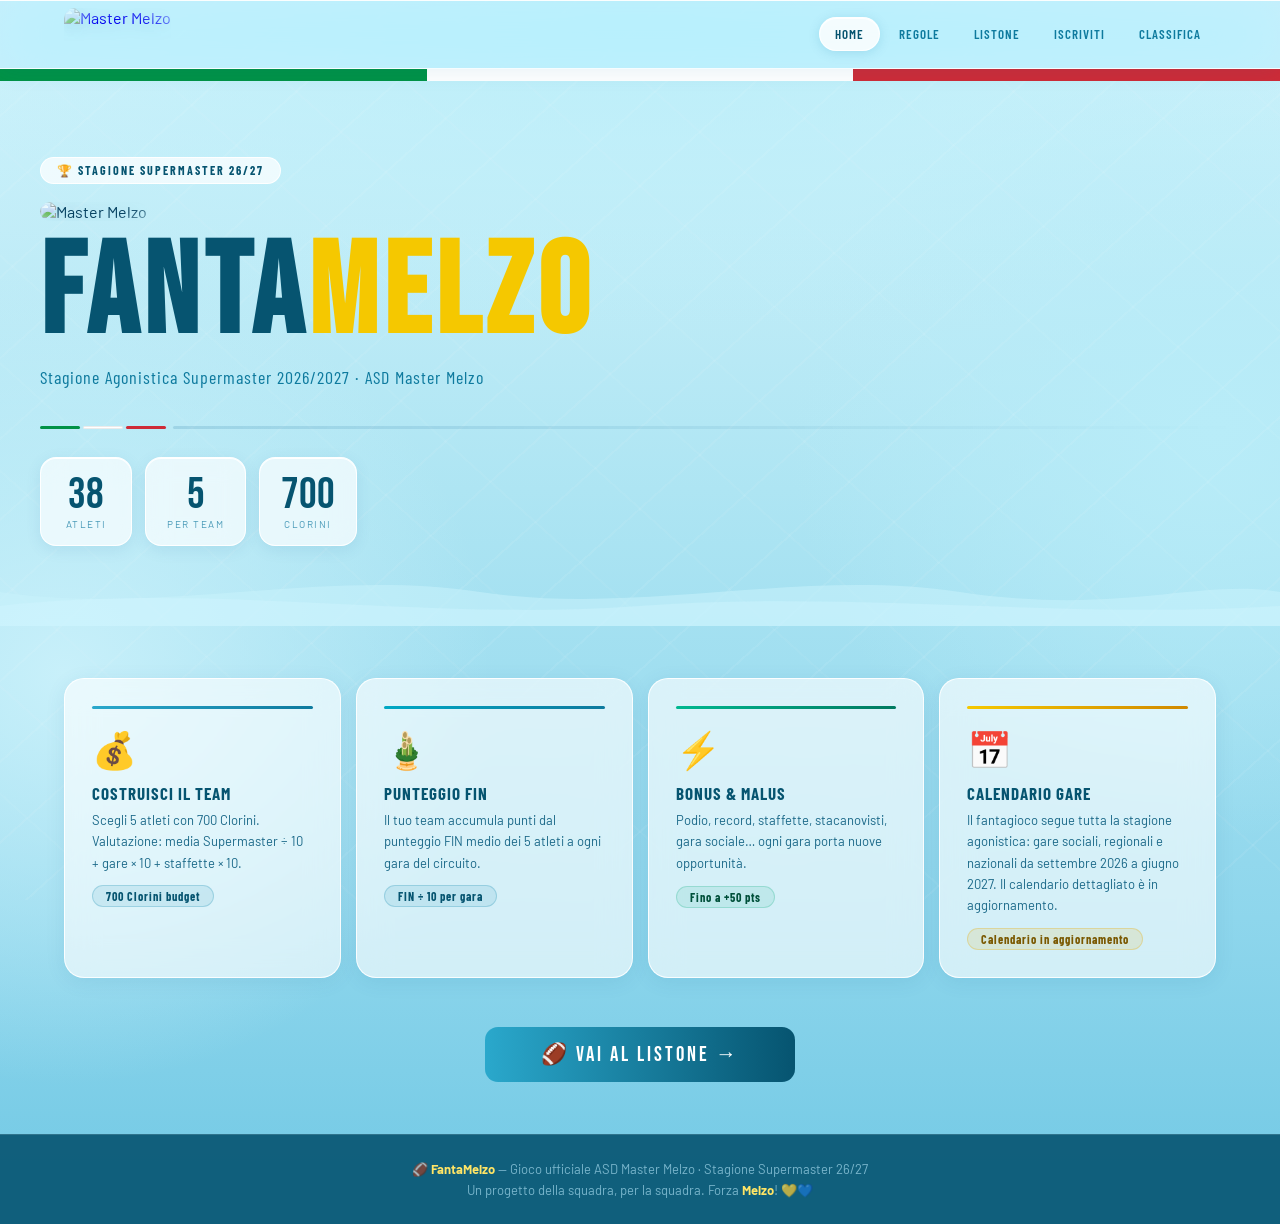
==== index.html @ a2175f57 "Add files via upload" ====
<!DOCTYPE html>
<html lang="it">
<head>
<meta charset="UTF-8">
<meta name="viewport" content="width=device-width, initial-scale=1.0">
<title>FantaMelzo - Stagione Supermaster 26/27 - ASD Master Melzo</title>
<link href="https://fonts.googleapis.com/css2?family=Bebas+Neue&family=Barlow+Condensed:wght@300;400;600;700&family=Barlow:wght@300;400;500;600&display=swap" rel="stylesheet">
<style>
*{margin:0;padding:0;box-sizing:border-box}html{scroll-behavior:smooth}
:root{--p3:#2aa8cc;--p4:#0e7a9e;--p5:#065470;--gold:#f5c800;--gold2:#ffe566;--tdark:#054060;--tmid:#1a6888;--tlight:#4a9ab8;--red:#d02848;--green:#009870;}
body{font-family:"Barlow",-apple-system,sans-serif;min-height:100vh;color:var(--tdark);overflow-x:hidden;background:radial-gradient(ellipse 130% 55% at 50% 0%,#baeef9 0%,transparent 52%),radial-gradient(ellipse 70% 70% at 5% 55%,#c8f0fa 0%,transparent 48%),radial-gradient(ellipse 70% 70% at 95% 35%,#b8ecf8 0%,transparent 48%),linear-gradient(180deg,#d4f4fc 0%,#aee5f3 40%,#8ed6ec 75%,#70c8e4 100%);}
body::before{content:"";position:fixed;inset:0;z-index:0;pointer-events:none;background:repeating-linear-gradient(-42deg,transparent 0,transparent 58px,rgba(255,255,255,0.07) 58px,rgba(255,255,255,0.07) 60px),repeating-linear-gradient(42deg,transparent 0,transparent 78px,rgba(255,255,255,0.05) 78px,rgba(255,255,255,0.05) 80px);animation:ripple 10s linear infinite;}
@keyframes ripple{0%{background-position:0 0,0 0}100%{background-position:120px 120px,-160px 160px}}
header{position:sticky;top:0;z-index:200;background:rgba(195,238,252,0.74);backdrop-filter:blur(28px) saturate(200%);-webkit-backdrop-filter:blur(28px) saturate(200%);border-bottom:1px solid rgba(255,255,255,0.85);box-shadow:0 2px 22px rgba(0,110,160,0.1),inset 0 1px 0 rgba(255,255,255,0.95);}
.hi{max-width:1200px;margin:0 auto;display:flex;align-items:center;justify-content:space-between;padding:0 24px;height:68px;}
.logo{display:flex;align-items:center;text-decoration:none;}
.logo img{height:52px;width:auto;filter:drop-shadow(0 2px 8px rgba(0,90,140,0.22));transition:filter .3s;border-radius:10px;-webkit-mask-image:radial-gradient(ellipse 80% 80% at 50% 50%,#000 35%,transparent 100%);mask-image:radial-gradient(ellipse 80% 80% at 50% 50%,#000 35%,transparent 100%);}
.logo:hover img{filter:drop-shadow(0 4px 14px rgba(0,130,190,0.42));}
nav{display:flex;gap:4px;}
nav button{background:none;border:none;cursor:pointer;font-family:"Barlow Condensed",sans-serif;font-size:13px;font-weight:600;letter-spacing:1px;text-transform:uppercase;color:var(--p4);padding:8px 15px;border-radius:22px;transition:all .22s;}
nav button:hover{background:rgba(255,255,255,0.6);color:var(--p5);}
nav button.active{background:rgba(255,255,255,0.84);color:var(--p5);box-shadow:0 2px 12px rgba(0,110,160,0.16),inset 0 1px 0 #fff;border:1px solid rgba(255,255,255,0.92);}
.section{display:none;position:relative;z-index:1;}.section.active{display:block;}
.container{max-width:1200px;margin:0 auto;padding:52px 24px;}
.glass{background:rgba(255,255,255,0.6);backdrop-filter:blur(20px) saturate(180%);-webkit-backdrop-filter:blur(20px) saturate(180%);border:1px solid rgba(255,255,255,0.85);border-radius:20px;box-shadow:0 8px 30px rgba(0,90,140,0.1),inset 0 1px 0 rgba(255,255,255,0.92);}
.sec-title{font-family:"Bebas Neue",sans-serif;font-size:54px;letter-spacing:3px;color:var(--p5);margin-bottom:6px;}
.sec-title span{color:var(--p3);}
.sec-bar{width:52px;height:3px;border-radius:2px;margin-bottom:36px;background:linear-gradient(90deg,var(--p3),var(--gold));}
.hero{padding:72px 24px 80px;position:relative;overflow:hidden;}
.hero-inner{max-width:1200px;margin:0 auto;position:relative;z-index:1;}
.eyebrow{display:inline-flex;align-items:center;gap:6px;background:rgba(255,255,255,0.72);border:1px solid rgba(255,255,255,0.92);border-radius:30px;padding:5px 16px;margin-bottom:22px;font-family:"Barlow Condensed",sans-serif;font-size:12px;font-weight:700;letter-spacing:2px;text-transform:uppercase;color:var(--p5);}
.hero-logo{margin-bottom:18px;}
.hero-logo img{height:120px;width:auto;filter:drop-shadow(0 6px 18px rgba(0,70,120,0.28));animation:flt 5s ease-in-out infinite;border-radius:22px;-webkit-mask-image:radial-gradient(ellipse 82% 82% at 50% 50%,#000 40%,transparent 100%);mask-image:radial-gradient(ellipse 82% 82% at 50% 50%,#000 40%,transparent 100%);}
@keyframes flt{0%,100%{transform:translateY(0)}50%{transform:translateY(-8px)}}
.hero h1{font-family:"Bebas Neue",sans-serif;font-size:clamp(68px,11vw,128px);line-height:.88;letter-spacing:6px;margin-bottom:14px;}
.ha{color:var(--p5);}.hg{color:var(--gold);}
.hero-sub{font-family:"Barlow Condensed",sans-serif;font-size:18px;color:var(--p4);letter-spacing:1px;margin-bottom:38px;}
.hero-stats{display:flex;gap:13px;flex-wrap:wrap;}
.hstat{padding:15px 21px;text-align:center;min-width:92px;background:rgba(255,255,255,0.68);border:1px solid rgba(255,255,255,0.92);border-radius:16px;backdrop-filter:blur(12px);box-shadow:0 4px 16px rgba(0,90,140,0.09),inset 0 1px 0 #fff;transition:transform .2s;}
.hstat:hover{transform:translateY(-3px);}.hstat .v{font-family:"Bebas Neue",sans-serif;font-size:44px;line-height:1;color:var(--p5);}.hstat .l{font-size:10px;color:var(--tlight);letter-spacing:1.5px;text-transform:uppercase;margin-top:1px;}
.hero-waves{position:absolute;bottom:0;left:0;right:0;pointer-events:none;}
.home-grid{display:grid;grid-template-columns:repeat(auto-fit,minmax(258px,1fr));gap:15px;margin-bottom:34px;}
.hcard{padding:27px;border-radius:20px;transition:transform .28s,box-shadow .28s;background:rgba(255,255,255,0.62);border:1px solid rgba(255,255,255,0.88);backdrop-filter:blur(16px);box-shadow:0 4px 20px rgba(0,90,140,0.09);}
.hcard:hover{transform:translateY(-6px);box-shadow:0 16px 38px rgba(0,90,140,0.17);}
.hcard-stripe{height:3px;border-radius:2px;margin-bottom:18px;}.hcard-icon{font-size:36px;margin-bottom:11px;}
.hcard h3{font-family:"Barlow Condensed",sans-serif;font-size:17px;font-weight:700;text-transform:uppercase;letter-spacing:1px;margin-bottom:7px;color:var(--p5);}
.hcard p{font-size:13px;color:var(--tmid);line-height:1.65;}
.hcard-pill{display:inline-block;margin-top:11px;font-family:"Barlow Condensed",sans-serif;font-size:12px;font-weight:700;letter-spacing:1px;padding:3px 13px;border-radius:20px;}
.pb2{background:rgba(0,130,170,0.1);color:var(--p5);border:1px solid rgba(0,130,170,0.22);}
.pg{background:rgba(230,170,0,0.13);color:#7a5800;border:1px solid rgba(230,170,0,0.28);}
.pv{background:rgba(0,170,120,0.1);color:#00503a;border:1px solid rgba(0,170,120,0.22);}
.rules-grid{display:grid;grid-template-columns:repeat(auto-fit,minmax(265px,1fr));gap:13px;margin-bottom:26px;}
.rcard{padding:21px;border-radius:17px;transition:transform .22s;background:rgba(255,255,255,0.64);border:1px solid rgba(255,255,255,0.88);backdrop-filter:blur(14px);}
.rcard:hover{transform:translateY(-4px);}.rcard-icon{font-size:28px;margin-bottom:9px;}
.rcard h3{font-family:"Barlow Condensed",sans-serif;font-size:15px;font-weight:700;letter-spacing:1px;text-transform:uppercase;margin-bottom:5px;color:var(--p5);}
.rcard p{font-size:13px;color:var(--tmid);line-height:1.6;}
.rcard-pts{display:inline-block;margin-top:9px;border-radius:20px;font-family:"Barlow Condensed",sans-serif;font-size:12px;font-weight:700;letter-spacing:1px;padding:3px 11px;}
.budget-banner{display:flex;align-items:center;gap:26px;flex-wrap:wrap;padding:26px 30px;border-radius:20px;margin-bottom:26px;background:linear-gradient(135deg,rgba(6,84,112,0.9),rgba(0,90,130,0.82));border:1px solid rgba(255,255,255,0.18);}
.budget-num{font-family:"Bebas Neue",sans-serif;font-size:92px;line-height:1;color:var(--gold);}
.budget-info h3{font-family:"Barlow Condensed",sans-serif;font-size:19px;font-weight:700;text-transform:uppercase;letter-spacing:1px;margin-bottom:7px;color:#fff;}
.budget-info p{font-size:13px;color:rgba(195,235,250,0.88);line-height:1.8;}
.budget-info em{color:var(--gold2);font-style:normal;font-weight:600;}
.info-box{padding:22px 26px;border-radius:15px;background:rgba(255,255,255,0.65);border:1px solid rgba(255,255,255,0.88);}
.filters{display:flex;gap:9px;flex-wrap:wrap;margin-bottom:17px;align-items:center;}
.fbtn{background:rgba(255,255,255,0.62);border:1px solid rgba(255,255,255,0.88);cursor:pointer;font-family:"Barlow Condensed",sans-serif;font-size:12px;font-weight:700;letter-spacing:1px;text-transform:uppercase;color:var(--p4);padding:8px 17px;border-radius:30px;transition:all .2s;}
.fbtn.active,.fbtn:hover{background:rgba(6,84,112,0.88);color:#fff;border-color:transparent;}
.search-wrap{flex:1;min-width:175px;max-width:300px;display:flex;align-items:center;gap:7px;background:rgba(255,255,255,0.72);border:1px solid rgba(255,255,255,0.92);border-radius:30px;padding:0 15px;}
.search-wrap input{border:none;outline:none;background:transparent;font-family:"Barlow",sans-serif;font-size:14px;color:var(--tdark);flex:1;padding:9px 0;}
.search-wrap input::placeholder{color:var(--tlight);}
.lbudget-bar{background:linear-gradient(135deg,rgba(6,84,112,0.92),rgba(0,90,130,0.85));border:1px solid rgba(255,255,255,0.18);border-radius:16px;padding:14px 20px;margin-bottom:14px;display:flex;align-items:center;gap:16px;flex-wrap:wrap;}
.lbnum{font-family:"Bebas Neue",sans-serif;font-size:32px;color:var(--gold);line-height:1;}
.lbbar-wrap{flex:2;min-width:160px;}
.lbinfo{font-size:11px;color:rgba(185,228,248,0.7);display:flex;justify-content:space-between;margin-bottom:4px;}
.lbbar-track{background:rgba(255,255,255,0.14);border-radius:10px;height:6px;overflow:hidden;}
.lbbar{height:100%;border-radius:10px;background:linear-gradient(90deg,#6de0f8,var(--gold));transition:width .4s;}
.ltable{background:rgba(255,255,255,0.54);border:1px solid rgba(255,255,255,0.88);border-radius:20px;overflow:hidden;backdrop-filter:blur(18px);}
.lhead{display:grid;grid-template-columns:44px 1fr 130px 120px;gap:10px;padding:11px 18px;background:rgba(6,84,112,0.86);font-family:"Barlow Condensed",sans-serif;font-size:11px;font-weight:700;letter-spacing:1.5px;text-transform:uppercase;color:rgba(200,240,255,0.92);}
.arow{display:grid;grid-template-columns:44px 1fr 130px 120px;gap:10px;padding:13px 18px;align-items:center;border-bottom:1px solid rgba(255,255,255,0.52);transition:background .15s;cursor:pointer;}
.arow:last-child{border-bottom:none;}.arow:hover{background:rgba(255,255,255,0.55);}
.arank{font-family:"Bebas Neue",sans-serif;font-size:21px;color:rgba(0,90,130,0.3);text-align:center;}
.arank.gold{color:var(--gold);}.arank.silver{color:#6aa8be;}.arank.bronze{color:#c08060;}
.aname{font-weight:600;font-size:14px;color:var(--p5);}
.cpill{font-family:"Bebas Neue",sans-serif;font-size:18px;text-align:center;padding:3px 7px;border-radius:9px;}
.cpill.hi{color:var(--p5);background:rgba(0,130,170,0.1);}.cpill.md{color:var(--p4);}.cpill.lo{color:var(--tlight);}
.abtn{border:1px solid rgba(0,110,150,0.32);background:rgba(255,255,255,0.58);cursor:pointer;font-family:"Barlow Condensed",sans-serif;font-size:12px;font-weight:700;letter-spacing:1px;text-transform:uppercase;color:var(--p5);padding:6px 13px;border-radius:20px;transition:all .2s;white-space:nowrap;}
.abtn:hover{background:rgba(6,84,112,0.88);color:#fff;border-color:transparent;}
.abtn.added{background:rgba(0,150,100,0.13);color:#005038;border-color:rgba(0,150,100,0.3);}
.abtn:disabled{opacity:.3;cursor:not-allowed;}
.iscr-grid{display:grid;grid-template-columns:1fr 1fr;gap:20px;}
@media(max-width:768px){.iscr-grid{grid-template-columns:1fr;}}
.fcard{padding:30px;}
.fcard h3{font-family:"Barlow Condensed",sans-serif;font-size:19px;font-weight:700;text-transform:uppercase;letter-spacing:1px;color:var(--p5);margin-bottom:20px;}
.fg{margin-bottom:15px;}.fg label{display:block;font-size:11px;font-weight:700;letter-spacing:1.5px;text-transform:uppercase;color:var(--tlight);margin-bottom:5px;}
.fg input{width:100%;padding:11px 15px;background:rgba(255,255,255,0.78);border:1px solid rgba(255,255,255,0.92);border-radius:11px;color:var(--tdark);font-family:"Barlow",sans-serif;font-size:14px;outline:none;transition:all .2s;}
.fg input:focus{border-color:rgba(0,130,170,0.45);box-shadow:0 0 0 3px rgba(0,130,170,0.1);}
.fg input::placeholder{color:var(--tlight);}
.slots{display:flex;flex-direction:column;gap:9px;}
.slot{display:flex;align-items:center;gap:11px;padding:11px 15px;border-radius:13px;border:1.5px dashed rgba(0,110,150,0.18);background:rgba(255,255,255,0.35);min-height:52px;transition:all .2s;}
.slot.filled{border-style:solid;border-color:rgba(0,110,150,0.38);background:rgba(255,255,255,0.7);}
.slotnum{font-family:"Bebas Neue",sans-serif;font-size:21px;color:rgba(0,110,150,0.28);min-width:22px;text-align:center;}
.slotnum.filled{width:29px;height:29px;min-width:29px;border-radius:50%;background:linear-gradient(135deg,var(--p3),var(--p5));color:#fff;font-size:15px;display:flex;align-items:center;justify-content:center;}
.slot-name{font-weight:600;font-size:14px;color:var(--p5);}.slot-c{font-size:11px;color:var(--tlight);}
.slot-rm{background:none;border:none;cursor:pointer;color:rgba(190,30,50,0.5);font-size:15px;transition:all .2s;margin-left:auto;}
.slot-rm:hover{color:var(--red);}
.btracker{padding:19px;border-radius:15px;margin-top:14px;background:linear-gradient(135deg,rgba(6,84,112,0.88),rgba(0,90,130,0.78));border:1px solid rgba(255,255,255,0.17);}
.bbar-wrap{background:rgba(255,255,255,0.14);border-radius:10px;height:6px;margin:9px 0;overflow:hidden;}
.bbar{height:100%;border-radius:10px;background:linear-gradient(90deg,#6de0f8,var(--gold));transition:width .4s;}
.sbtn{width:100%;padding:15px;border:none;cursor:pointer;margin-top:15px;background:linear-gradient(90deg,var(--p3),var(--p5));color:#fff;font-family:"Bebas Neue",sans-serif;font-size:21px;letter-spacing:3px;border-radius:13px;transition:all .25s;}
.sbtn:hover{transform:translateY(-2px);}.sbtn:disabled{opacity:.35;cursor:not-allowed;transform:none;}
.podium{display:flex;align-items:flex-end;justify-content:center;gap:11px;margin-bottom:34px;padding:0 14px;}
.pb{flex:1;max-width:196px;text-align:center;}.pb .pname{font-family:"Barlow Condensed",sans-serif;font-weight:700;font-size:14px;color:var(--p5);margin-bottom:5px;}
.pbox{border-radius:13px 13px 0 0;padding:19px 9px;position:relative;}
.pbox .medal{font-size:26px;position:absolute;top:-17px;left:50%;transform:translateX(-50%);}
.pbox .ppts{font-family:"Bebas Neue",sans-serif;font-size:28px;color:#fff;}
.pbox .plbl{font-size:10px;color:rgba(255,255,255,0.7);letter-spacing:1px;text-transform:uppercase;}
.p1 .pbox{background:linear-gradient(160deg,#e0b200,#b88800);height:136px;}
.p2 .pbox{background:linear-gradient(160deg,#72a8c4,#4e8aaa);height:108px;}
.p3 .pbox{background:linear-gradient(160deg,#c07840,#9a5822);height:86px;}
footer{position:relative;z-index:1;background:rgba(6,84,112,0.9);border-top:1px solid rgba(255,255,255,0.13);padding:26px 22px;text-align:center;font-size:13px;color:rgba(165,218,238,0.7);}
footer strong{color:var(--gold2);}
.overlay{display:none;position:fixed;inset:0;background:rgba(8,55,80,0.58);z-index:300;align-items:center;justify-content:center;backdrop-filter:blur(16px);}
.overlay.show{display:flex;}
.obox{padding:46px 38px;text-align:center;max-width:480px;width:90%;animation:bounceIn .4s;}
@keyframes bounceIn{0%{transform:scale(.7);opacity:0}70%{transform:scale(1.04)}100%{transform:scale(1);opacity:1}}
.oicon{font-size:62px;margin-bottom:14px;}
.obox h2{font-family:"Bebas Neue",sans-serif;font-size:34px;letter-spacing:2px;color:var(--p5);margin-bottom:11px;}
.obox p{font-size:14px;color:var(--tmid);line-height:1.7;margin-bottom:16px;}
.obanner{background:linear-gradient(135deg,rgba(6,84,112,0.9),rgba(0,90,130,0.8));border-radius:14px;padding:16px 20px;margin:16px 0;border:1px solid rgba(255,255,255,0.15);}
.obanner .btitle{font-family:"Bebas Neue",sans-serif;font-size:22px;color:var(--gold);letter-spacing:2px;margin-bottom:4px;}
.obanner .bsub{font-size:13px;color:rgba(200,235,250,0.85);line-height:1.6;}
.oclose{background:linear-gradient(90deg,var(--p3),var(--p5));color:#fff;border:none;cursor:pointer;border-radius:11px;font-family:"Bebas Neue",sans-serif;font-size:19px;letter-spacing:2px;padding:14px 32px;width:100%;}
.toast{position:fixed;bottom:22px;right:22px;z-index:400;background:rgba(6,70,100,0.94);border:1px solid rgba(255,255,255,0.22);color:#fff;font-family:"Barlow Condensed",sans-serif;font-weight:700;font-size:15px;letter-spacing:1px;padding:13px 20px;border-radius:13px;transform:translateY(80px);opacity:0;transition:all .3s;}
.toast.show{transform:translateY(0);opacity:1;}
@media(max-width:640px){nav button{padding:7px 8px;font-size:11px;}.lhead,.arow{grid-template-columns:34px 1fr 90px 90px;}}
/* --- 3o livello classifica: gara-per-gara --- */
.race-card{background:rgba(255,255,255,0.65);border:1px solid rgba(255,255,255,0.9);border-radius:12px;padding:11px 14px;margin:8px 0 8px 18px;border-left:3px solid rgba(0,130,170,0.3);cursor:default;}
.race-top{display:flex;justify-content:space-between;align-items:baseline;gap:10px;margin-bottom:7px;flex-wrap:wrap;}
.race-name{font-family:"Barlow Condensed",sans-serif;font-weight:700;font-size:13px;color:var(--p5);letter-spacing:.4px;}
.race-date{font-size:10px;color:var(--tlight);margin-left:8px;}
.race-tot{font-family:"Bebas Neue",sans-serif;font-size:17px;color:var(--gold2);background:var(--p5);padding:1px 11px;border-radius:20px;white-space:nowrap;}
.race-chips{display:flex;flex-wrap:wrap;gap:6px;margin-bottom:6px;}
.chip{font-size:10px;font-weight:700;letter-spacing:.2px;padding:2px 9px;border-radius:20px;white-space:nowrap;}
.pr{background:rgba(208,40,72,0.1);color:var(--red);border:1px solid rgba(208,40,72,0.25);}
.race-note{font-size:11px;color:var(--tmid);line-height:1.55;}
.athlete-toggle-row{cursor:pointer;}
.athlete-toggle-row:hover{background:rgba(255,255,255,0.5)!important;}
/* --- Banner vincitore Home --- */
.winner-banner{display:flex;align-items:center;gap:24px;flex-wrap:wrap;padding:26px 30px;border-radius:20px;margin-bottom:30px;background:linear-gradient(135deg,rgba(245,200,0,0.95),rgba(208,150,0,0.9));border:1px solid rgba(255,255,255,0.35);box-shadow:0 10px 30px rgba(180,130,0,0.25);}
.winner-trophy{font-size:52px;filter:drop-shadow(0 3px 6px rgba(0,0,0,0.15));}
.winner-eyebrow{font-family:"Barlow Condensed",sans-serif;font-size:12px;font-weight:700;letter-spacing:2px;text-transform:uppercase;color:rgba(6,64,90,0.75);margin-bottom:4px;}
.winner-team{font-family:"Bebas Neue",sans-serif;font-size:clamp(28px,4vw,40px);letter-spacing:1px;color:var(--p5);line-height:1.05;}
.winner-manager{font-size:13px;color:var(--tdark);margin-top:3px;}
.winner-pts{font-family:"Bebas Neue",sans-serif;font-size:48px;color:#fff;text-shadow:0 2px 6px rgba(0,0,0,0.15);line-height:1;}
.winner-pts-lbl{font-size:10px;color:rgba(6,64,90,0.7);text-transform:uppercase;letter-spacing:1px;text-align:center;}
</style>
</head>
<body>
<header>
  <div class="hi">
    <a class="logo" href="#" onclick="showSection('home');return false;">
      <img src="https://raw.githubusercontent.com/fantamastermelzo/fanta/main/logo_nuovo.jpg" alt="Master Melzo">
    </a>
    <nav>
      <button class="active" onclick="showSection('home')">Home</button>
      <button onclick="showSection('regolamento')">Regole</button>
      <button onclick="showSection('listone')">Listone</button>
      <button onclick="showSection('iscrizione')">Iscriviti</button>
      <button onclick="showSection('classifica')">Classifica</button>
    </nav>
  </div>
</header>

<section id="home" class="section active">
  <div class="hero">
    <div style="position:absolute;top:0;left:0;right:0;height:12px;display:flex;z-index:2">
      <div style="flex:1;background:#009246"></div>
      <div style="flex:1;background:#fff"></div>
      <div style="flex:1;background:#ce2b37"></div>
    </div>
    <div class="hero-inner" style="padding-top:16px">
      <div class="eyebrow" style="margin-bottom:18px">&#127942; Stagione Supermaster 26/27</div>
      <div class="hero-logo">
        <img src="https://raw.githubusercontent.com/fantamastermelzo/fanta/main/logo_nuovo.jpg" alt="Master Melzo">
      </div>
      <h1><span class="ha">FANTA</span><span class="hg">MELZO</span></h1>
      <p class="hero-sub">Stagione Agonistica Supermaster 2026/2027 &middot; ASD Master Melzo</p>
      <div style="display:flex;gap:3px;margin-bottom:28px;align-items:center">
        <div style="height:3px;width:40px;background:#009246;border-radius:2px"></div>
        <div style="height:3px;width:40px;background:#fff;border-radius:2px;border:1px solid rgba(0,0,0,0.08)"></div>
        <div style="height:3px;width:40px;background:#ce2b37;border-radius:2px"></div>
        <div style="height:3px;flex:1;background:linear-gradient(90deg,rgba(0,90,140,0.15),transparent);border-radius:2px;margin-left:4px"></div>
      </div>
      <div class="hero-stats">
        <div class="hstat"><div class="v">38</div><div class="l">Atleti</div></div>
        <div class="hstat"><div class="v">5</div><div class="l">Per team</div></div>
        <div class="hstat"><div class="v">700</div><div class="l">Clorini</div></div>
      </div>
    </div>
    <div class="hero-waves">
      <svg viewBox="0 0 1440 68" preserveAspectRatio="none" style="width:100%;height:68px;display:block;">
        <path d="M0,34 C180,58 360,10 540,34 C720,58 900,10 1080,34 C1260,58 1350,20 1440,34 L1440,68 L0,68Z" fill="rgba(200,242,252,0.55)"/>
        <path d="M0,48 C240,24 480,64 720,48 C960,32 1200,62 1440,48 L1440,68 L0,68Z" fill="rgba(210,245,255,0.4)"/>
      </svg>
    </div>
  </div>
  <div class="container">
    <div id="winnerBanner" style="display:none"></div>
    <div class="home-grid">
      <div class="hcard"><div class="hcard-stripe" style="background:linear-gradient(90deg,var(--p3),var(--p4))"></div><div class="hcard-icon">&#128176;</div><h3>Costruisci il team</h3><p>Scegli 5 atleti con 700 Clorini. Valutazione: media Supermaster &divide; 10 + gare &times; 10 + staffette &times; 10.</p><span class="hcard-pill pb2">700 Clorini budget</span></div>
      <div class="hcard"><div class="hcard-stripe" style="background:linear-gradient(90deg,#00a8c4,var(--p4))"></div><div class="hcard-icon">&#127885;</div><h3>Punteggio FIN</h3><p>Il tuo team accumula punti dal punteggio FIN medio dei 5 atleti a ogni gara del circuito.</p><span class="hcard-pill pb2">FIN &divide; 10 per gara</span></div>
      <div class="hcard"><div class="hcard-stripe" style="background:linear-gradient(90deg,#00b890,#007a60)"></div><div class="hcard-icon">&#9889;</div><h3>Bonus &amp; Malus</h3><p>Podio, record, staffette, stacanovisti, gara sociale&hellip; ogni gara porta nuove opportunit&agrave;.</p><span class="hcard-pill pv">Fino a +50 pts</span></div>
      <div class="hcard"><div class="hcard-stripe" style="background:linear-gradient(90deg,var(--gold),#d08800)"></div><div class="hcard-icon">&#128197;</div><h3>Calendario Gare</h3><p>Il fantagioco segue tutta la stagione agonistica: gare sociali, regionali e nazionali da settembre 2026 a giugno 2027. Il calendario dettagliato è in aggiornamento.</p><span class="hcard-pill pg">Calendario in aggiornamento</span></div>
    </div>
    <div style="text-align:center"><button class="sbtn" style="max-width:310px;display:inline-block" onclick="showSection('listone')">&#127944; VAI AL LISTONE &rarr;</button></div>
  </div>
</section>

<section id="regolamento" class="section">
  <div class="container">
    <div class="sec-title">Rego<span>lamento</span></div>
    <div class="sec-bar"></div>
    <div class="budget-banner">
      <div class="budget-num">700</div>
      <div class="budget-info">
        <h3>&#127915; Clorini &mdash; la valuta del FantaMelzo</h3>
        <p>Ogni partecipante ha <em>700 Clorini</em> per 5 atleti.<br>
        Formula: <em>(Media Supermaster &divide; 10) + (Gare &times; 5) + (Staffette &times; 5)</em><br>
        I top 5 costerebbero oltre 1200: servono scelte strategiche!</p>
      </div>
    </div>
    <div class="rules-grid">
      <div class="rcard"><div style="height:3px;border-radius:2px;margin-bottom:13px;background:linear-gradient(90deg,var(--p3),var(--p4))"></div><div class="rcard-icon">&#128202;</div><h3>Punteggio Base</h3><p>Punteggio FIN dell'atleta nella gara, diviso per 10.</p><span class="rcard-pts" style="background:rgba(0,130,170,0.1);color:var(--p5)">FIN &divide; 10</span></div>
      <div class="rcard"><div style="height:3px;border-radius:2px;margin-bottom:13px;background:linear-gradient(90deg,var(--p3),var(--p4))"></div><div class="rcard-icon">&#127919;</div><h3>Migliori 6 Risultati</h3><p>Per ogni atleta contano le 5 gare individuali col punteggio pi&ugrave; alto della stagione pi&ugrave; la migliore staffetta. Fedelt&agrave; al Cloro si somma sempre, senza limite.</p><span class="rcard-pts" style="background:rgba(0,130,170,0.1);color:var(--p5)">Top 5 + 1 staffetta</span></div>
      <div class="rcard"><div style="height:3px;border-radius:2px;margin-bottom:13px;background:linear-gradient(90deg,var(--gold),#d08800)"></div><div class="rcard-icon">&#127967;</div><h3>Presenza Gara</h3><p>Ogni gara individuale disputata.</p><span class="rcard-pts" style="background:rgba(230,170,0,0.13);color:#7a5800">+5 punti</span></div>
      <div class="rcard"><div style="height:3px;border-radius:2px;margin-bottom:13px;background:linear-gradient(90deg,#00b890,#007a60)"></div><div class="rcard-icon">&#127967;</div><h3>Gara Sociale</h3><p>Partecipazione a una gara sociale del sodalizio.</p><span class="rcard-pts" style="background:rgba(0,170,120,0.1);color:#005038">+10 punti</span></div>
      <div class="rcard"><div style="height:3px;border-radius:2px;margin-bottom:13px;background:linear-gradient(90deg,var(--gold),#d08800)"></div><div class="rcard-icon">&#129329;</div><h3>Staffetta</h3><p>Partecipazione a qualsiasi staffetta.</p><span class="rcard-pts" style="background:rgba(230,170,0,0.13);color:#7a5800">+5 punti</span></div>
      <div class="rcard"><div style="height:3px;border-radius:2px;margin-bottom:13px;background:linear-gradient(90deg,#00b890,#007a60)"></div><div class="rcard-icon">&#129351;</div><h3>Podio di Categoria</h3><p>Oro, Argento o Bronzo nella categoria.</p><span class="rcard-pts" style="background:rgba(0,170,120,0.1);color:#005038">+50 / +20 / +5</span></div>
      <div class="rcard"><div style="height:3px;border-radius:2px;margin-bottom:13px;background:linear-gradient(90deg,#00b890,#007a60)"></div><div class="rcard-icon">&#127942;</div><h3>Record Sociale</h3><p><strong style="color:var(--p5)">+20</strong> per record assoluto del sodalizio &nbsp;|&nbsp; <strong style="color:var(--p5)">+10</strong> per record di categoria.</p><span class="rcard-pts" style="background:rgba(0,170,120,0.1);color:#005038">+20 assoluto / +10 categoria</span></div>
      <div class="rcard"><div style="height:3px;border-radius:2px;margin-bottom:13px;background:linear-gradient(90deg,var(--gold),#d08800)"></div><div class="rcard-icon">&#9889;</div><h3>Stacanovista</h3><p>Due o pi&ugrave; gare nello stesso giorno.</p><span class="rcard-pts" style="background:rgba(230,170,0,0.13);color:#7a5800">+5 punti</span></div>
      <div class="rcard"><div style="height:3px;border-radius:2px;margin-bottom:13px;background:linear-gradient(90deg,#00b890,#007a60)"></div><div class="rcard-icon">&#129516;</div><h3>Fedelt&agrave; al Cloro</h3><p>Ogni 5 allenamenti consecutivi: bonus. Ogni 5 assenze consecutive: malus.</p><span class="rcard-pts" style="background:rgba(0,170,120,0.1);color:#005038">+10 / &minus;10 ogni 5</span></div>
      <div class="rcard"><div style="height:3px;border-radius:2px;margin-bottom:13px;background:linear-gradient(90deg,#d02848,#900020)"></div><div class="rcard-icon">&#10060;</div><h3>Malus DNF / Squalifica</h3><p>Squalifica o Did Not Finish.</p><span class="rcard-pts" style="background:rgba(200,30,50,0.09);color:#880018">&minus;15 punti</span></div>
      <div class="rcard"><div style="height:3px;border-radius:2px;margin-bottom:13px;background:linear-gradient(90deg,#9b59b6,#6c3483)"></div><div class="rcard-icon">&#9939;</div><h3>Squadra Mista</h3><p>Ogni team deve essere composto da almeno 2 donne e almeno 2 uomini (combinazione 3+2 o 2+3).</p><span class="rcard-pts" style="background:rgba(155,89,182,0.1);color:#6c3483">Obbligatorio</span></div>
      <div class="rcard"><div style="height:3px;border-radius:2px;margin-bottom:13px;background:linear-gradient(90deg,#d02848,#900020)"></div><div class="rcard-icon">&#128683;</div><h3>Niente Autocandidatura</h3><p>Non puoi inserire te stesso nella tua squadra. Il FantaMelzo premia la strategia, non l'ego! &#128521;</p><span class="rcard-pts" style="background:rgba(200,30,50,0.09);color:#880018">Non consentito</span></div>
    </div>
    <div class="info-box">
      <h3 style="font-family:'Barlow Condensed',sans-serif;font-size:17px;font-weight:700;text-transform:uppercase;letter-spacing:1px;color:var(--p5);margin-bottom:9px">&#128204; Formula punteggio</h3>
      <p style="font-size:14px;color:var(--tmid);line-height:1.9">Punteggio gara individuale: <code style="background:rgba(0,130,170,0.1);padding:2px 8px;border-radius:6px;color:var(--p5)">(FIN&divide;10) + presenza + gara soc. + bonus + record &plusmn; malus</code></p>
      <p style="font-size:14px;color:var(--tmid);line-height:1.9;margin-top:6px">Punteggio finale atleta: <code style="background:rgba(0,130,170,0.1);padding:2px 8px;border-radius:6px;color:var(--p5)">somma delle 5 migliori gare individuali + la migliore staffetta + Fedelt&agrave; al Cloro</code></p>
    </div>
  </div>
</section>

<section id="listone" class="section">
  <div class="container">
    <div class="sec-title">Il <span>Listone</span></div>
    <div class="sec-bar"></div>
    <div style="background:linear-gradient(135deg,rgba(6,84,112,0.88),rgba(0,90,130,0.78));border:1px solid rgba(255,255,255,0.17);border-radius:18px;padding:20px 24px;margin-bottom:20px;box-shadow:0 4px 18px rgba(0,50,90,0.2)">
      <div style="font-family:'Barlow Condensed',sans-serif;font-size:13px;font-weight:700;letter-spacing:2px;text-transform:uppercase;color:rgba(185,228,248,0.7);margin-bottom:12px">&#127915; Come si calcola il valore di ogni atleta</div>
      <div style="display:flex;gap:10px;flex-wrap:wrap;align-items:center">
        <div style="background:rgba(255,255,255,0.12);border-radius:12px;padding:11px 16px;text-align:center;flex:1;min-width:110px">
          <div style="font-family:'Bebas Neue',sans-serif;font-size:28px;color:var(--gold);line-height:1">SM &divide; 10</div>
          <div style="font-size:11px;color:rgba(185,228,248,0.75);margin-top:3px">Media Supermaster<br>2025-2026 diviso 10</div>
        </div>
        <div style="font-family:'Bebas Neue',sans-serif;font-size:28px;color:rgba(255,255,255,0.4)">+</div>
        <div style="background:rgba(255,255,255,0.12);border-radius:12px;padding:11px 16px;text-align:center;flex:1;min-width:110px">
          <div style="font-family:'Bebas Neue',sans-serif;font-size:28px;color:var(--gold);line-height:1">GARE &times; 10</div>
          <div style="font-size:11px;color:rgba(185,228,248,0.75);margin-top:3px">N&deg; gare individuali<br>per 10</div>
        </div>
        <div style="font-family:'Bebas Neue',sans-serif;font-size:28px;color:rgba(255,255,255,0.4)">+</div>
        <div style="background:rgba(255,255,255,0.12);border-radius:12px;padding:11px 16px;text-align:center;flex:1;min-width:110px">
          <div style="font-family:'Bebas Neue',sans-serif;font-size:28px;color:var(--gold);line-height:1">STAFF &times; 10</div>
          <div style="font-size:11px;color:rgba(185,228,248,0.75);margin-top:3px">N&deg; staffette<br>per 10</div>
        </div>
        <div style="font-family:'Bebas Neue',sans-serif;font-size:28px;color:rgba(255,255,255,0.4)">=</div>
        <div style="background:rgba(245,200,0,0.18);border:1px solid rgba(245,200,0,0.35);border-radius:12px;padding:11px 16px;text-align:center;flex:1;min-width:110px">
          <div style="font-family:'Bebas Neue',sans-serif;font-size:28px;color:var(--gold);line-height:1">CLORINI &#127915;</div>
          <div style="font-size:11px;color:rgba(185,228,248,0.75);margin-top:3px">Valore dell'atleta<br>nel listone</div>
        </div>
      </div>
    </div>
    <div class="lbudget-bar">
      <div>
        <div style="font-size:10px;text-transform:uppercase;letter-spacing:1px;color:rgba(185,228,248,0.7);margin-bottom:2px">Clorini rimasti</div>
        <div class="lbnum" id="lBudget">700 &#127915;</div>
      </div>
      <div class="lbbar-wrap">
        <div class="lbinfo"><span id="lAtleti">0 / 5 atleti</span><span id="lSpeso">speso: 0</span></div>
        <div class="lbbar-track"><div class="lbbar" id="lBar" style="width:0%"></div></div>
      </div>
      <button onclick="showSection('iscrizione')" id="lIscriviBtn" style="background:var(--gold);color:var(--p5);border:none;cursor:pointer;font-family:'Bebas Neue',sans-serif;font-size:16px;letter-spacing:2px;padding:8px 18px;border-radius:10px;white-space:nowrap;transition:all .2s;">&#127944; ISCRIVITI</button>
    </div>
    <div class="filters">
      <button class="fbtn active" onclick="filterAthletes('tutti',this)">Tutti</button>
      <button class="fbtn" onclick="filterAthletes('top',this)">&#11088; Top (&gt;400&#127915;)</button>
      <button class="fbtn" onclick="filterAthletes('mid',this)">&#128170; Medi (200-400&#127915;)</button>
      <button class="fbtn" onclick="filterAthletes('low',this)">&#128161; Occasioni (&lt;200&#127915;)</button>
      <div class="search-wrap">
        <span style="color:var(--tlight)">&#128269;</span>
        <input type="text" id="searchInput" placeholder="Cerca atleta..." oninput="renderAthletes()">
      </div>
    </div>
    <div class="ltable">
      <div class="lhead">
        <div>#</div><div>Atleta</div>
        <div style="text-align:center">Clorini &#127915;</div>
        <div style="text-align:center">Azione</div>
      </div>
      <div id="athleteList"></div>
    </div>
    <p style="font-size:11px;color:var(--tlight);text-align:center;margin-top:11px">&#127915; Clorini = (Media Supermaster &divide; 10) + (Gare &times; 5) + (Staffette &times; 5) &nbsp;&middot;&nbsp; Budget 700&#127915; per 5 atleti</p>
  </div>
</section>

<section id="iscrizione" class="section">
  <div class="container">
    <div class="sec-title">Iscri<span>viti</span></div>
    <div class="sec-bar"></div>
    <div class="iscr-grid">
      <div class="fcard glass">
        <h3>&#128100; I tuoi dati</h3>
        <div class="fg"><label>Nome completo</label><input type="text" id="managerName" placeholder="Es. Mario Rossi" oninput="updateBudget()"></div>
        <div class="fg"><label>Email</label><input type="email" id="managerEmail" placeholder="mario@email.com"></div>
        <div class="fg"><label>Nome squadra</label><input type="text" id="teamName" placeholder="Es. Squali Gialli FC" oninput="updateBudget()"></div>
        <div class="btracker">
          <div style="display:flex;justify-content:space-between;align-items:baseline">
            <div>
              <div style="font-size:10px;text-transform:uppercase;letter-spacing:1px;color:rgba(185,228,248,0.7);margin-bottom:2px">Budget speso</div>
              <div style="font-family:'Bebas Neue';font-size:34px;color:#fff;line-height:1"><span id="spentClorini">0</span><span style="font-size:15px;opacity:.5"> / 700</span></div>
            </div>
            <div style="text-align:right">
              <div style="font-size:10px;color:rgba(185,228,248,0.7);text-transform:uppercase;letter-spacing:1px">Rimanenti</div>
              <div style="font-family:'Bebas Neue';font-size:24px;color:var(--gold)" id="remainingClorini">700</div>
            </div>
          </div>
          <div class="bbar-wrap"><div class="bbar" id="budgetBar" style="width:0%"></div></div>
          <div style="font-size:11px;color:rgba(185,228,248,0.7);text-align:center">Atleti: <span id="selectedCount">0</span> / 5</div>
        </div>
        <button class="sbtn" id="submitBtn" onclick="submitTeam()" disabled>&#127944; CONFERMA ISCRIZIONE</button>
      </div>
      <div class="fcard glass">
        <h3>&#127944; Il tuo team (<span id="slotCount">0</span>/5)</h3>
        <div class="slots" id="teamSlots"></div>
        <div style="margin-top:18px;padding-top:14px;border-top:1px solid rgba(0,110,150,0.14)">
          <p style="font-size:12px;color:var(--tlight)">&#128072; Aggiungi dal <a href="#" onclick="showSection('listone');return false;" style="color:var(--p4);font-weight:700">Listone</a> &mdash; max 5 con 700&#127915;</p>
        </div>
      </div>
    </div>
  </div>
</section>

<section id="classifica" class="section">
  <div class="container">
    <div class="sec-title">Classi<span>fica</span></div>
    <div class="sec-bar"></div>
    <div id="podiumSection"></div>
    <div id="classificaList"></div>
  </div>
</section>

<div class="overlay" id="successOverlay">
  <div class="obox glass">
    <div class="oicon">&#127944;</div>
    <h2>Iscrizione Avvenuta!</h2>
    <p id="successMsg"></p>
    <div class="obanner">
      <div class="btitle">&#127944; Buon Gioco!</div>
      <div class="bsub">Segui la classifica dopo ogni gara e tifa per i tuoi atleti. Che la piscina sia con te! &#127754;</div>
    </div>
    <button class="oclose" onclick="document.getElementById('successOverlay').classList.remove('show');showSection('classifica')">&#128202; GUARDA LA CLASSIFICA &rarr;</button>
  </div>
</div>
<div class="toast" id="toast"></div>

<footer>
  <p>&#127944; <strong>FantaMelzo</strong> &mdash; Gioco ufficiale ASD Master Melzo &middot; Stagione Supermaster 26/27</p>
  <p style="margin-top:5px">Un progetto della squadra, per la squadra. Forza <strong>Melzo</strong>! &#128155;&#128153;</p>
</footer>

<script>
const BUDGET=700,APPS_SCRIPT_URL="https://script.google.com/macros/s/AKfycbyv-bkQOjxpgKFQejghrrfku87sFLRPzG_M-bWcbjkkt799XvIQN-dMIi5fsbAOzcrf/exec";
let currentFilter="tutti",team=[],registeredTeams=[];
const teamSet=new Set();
const athletes=[
  {name:"Bottari Selene",clorini:155.9,sex:"F"},
  {name:"Somigliana Anna",clorini:153.7,sex:"F"},
  {name:"Pitalieri Francesca",clorini:148.3,sex:"F"},
  {name:"Sinigaglia Luca",clorini:146.7,sex:"M"},
  {name:"Somigliana Ugo",clorini:146.0,sex:"M"},
  {name:"Galiano Ilaria",clorini:145.7,sex:"F"},
  {name:"Broccolino Susanna",clorini:145.6,sex:"F"},
  {name:"Vassura Edoardo",clorini:145.4,sex:"M"},
  {name:"Sena Lucia",clorini:143.0,sex:"F"},
  {name:"Crespi Enrico",clorini:141.2,sex:"M"},
  {name:"Salomone Roberto",clorini:140.9,sex:"M"},
  {name:"Brambilla Mauro",clorini:140.7,sex:"M"},
  {name:"Sperandio Dario",clorini:139.8,sex:"M"},
  {name:"Raviola Tomaso",clorini:134.1,sex:"M"},
  {name:"Dotti Valter",clorini:133.5,sex:"M"},
  {name:"Ferrari Bravo Cristina",clorini:133.0,sex:"F"},
  {name:"Ceriani Paolo",clorini:132.3,sex:"M"},
  {name:"Romano Giuseppe",clorini:131.3,sex:"M"},
  {name:"Accomasso Davide",clorini:128.3,sex:"M"},
  {name:"Zerbo Arcangelo",clorini:127.2,sex:"M"},
  {name:"Parisi Matteo",clorini:124.8,sex:"M"},
  {name:"Broccolino Marco",clorini:124.3,sex:"M"},
  {name:"Ferraro Sergio",clorini:123.6,sex:"M"},
  {name:"Botteghi Alessio",clorini:123.5,sex:"M"},
  {name:"Rovida Cristina",clorini:123.5,sex:"F"},
  {name:"Martelli Daria",clorini:122.5,sex:"F"},
  {name:"Mercati Gherardo",clorini:122.5,sex:"M"},
  {name:"Pirola Vincenzo",clorini:122.5,sex:"M"},
  {name:"Neri Umberto",clorini:122.2,sex:"M"},
  {name:"Brambilla Cecilia",clorini:122.0,sex:"F"},
  {name:"Bottari Giuseppe",clorini:119.1,sex:"M"},
  {name:"Migliazza Anna",clorini:118.6,sex:"F"},
  {name:"Naborri Annamaria",clorini:115.3,sex:"F"},
  {name:"Leoni Alessandro",clorini:113.4,sex:"M"},
  {name:"Longaretti Fabio",clorini:111.0,sex:"M"},
  {name:"Scotti Silvio",clorini:108.4,sex:"M"},
  {name:"Facchinetti Pierpaolo",clorini:106.0,sex:"M"},
  {name:"Valla Nicola",clorini:96.7,sex:"M"}
];
const athletesMeta=athletes.map((a,i)=>({rank:i+1,rc:i===0?"gold":i===1?"silver":i===2?"bronze":"",tier:a.clorini>=100?"hi":a.clorini>=80?"md":"lo",c:a.clorini.toFixed(1)}));
const demoClassifica=[];
function showSection(id){
  document.querySelectorAll(".section").forEach(s=>s.classList.remove("active"));
  document.getElementById(id).classList.add("active");
  document.querySelectorAll("nav button").forEach((b,i)=>b.classList.toggle("active",["home","regolamento","listone","iscrizione","classifica"][i]===id));
  if(id==="listone")renderAthletes();
  if(id==="classifica")renderClassifica();
  if(id==="iscrizione")renderTeamSlots();
}
let _rt=null;
function filterAthletes(f,btn){currentFilter=f;document.querySelectorAll(".fbtn").forEach(b=>b.classList.remove("active"));btn.classList.add("active");renderAthletes();}
function renderAthletes(){clearTimeout(_rt);_rt=setTimeout(_doRender,60);}
function _doRender(){
  const q=(document.getElementById("searchInput")?.value||"").toLowerCase();
  const spent=spentClorini();const parts=[];
  for(let i=0;i<athletes.length;i++){
    const a=athletes[i],m=athletesMeta[i];
    if(q&&!a.name.toLowerCase().includes(q))continue;
    if(currentFilter==="top"&&a.clorini<400)continue;
    if(currentFilter==="mid"&&(a.clorini<200||a.clorini>=400))continue;
    if(currentFilter==="low"&&a.clorini>=200)continue;
    const inTeam=teamSet.has(a.name);
    const canAdd=!inTeam&&team.length<5&&(spent+a.clorini)<=BUDGET+0.1;
    parts.push("<div class='arow' onclick=\"toggleAthlete('"+a.name+"')\">"
      +"<div class='arank "+m.rc+"'>"+m.rank+"</div>"
      +"<div><div class='aname'>"+a.name+"</div></div>"
      +"<div class='cpill "+m.tier+"'>"+m.c+" &#127915;</div>"
      +"<div style='text-align:center'><button class='abtn"+(inTeam?" added":"")+"'"+(!canAdd&&!inTeam?" disabled":"")
      +" onclick=\"event.stopPropagation();toggleAthlete('"+a.name+"')\">"+(inTeam?"&#10003; Nel team":"+ Aggiungi")+"</button></div>"
      +"</div>");
  }
  document.getElementById("athleteList").innerHTML=parts.join("");
}
function spentClorini(){return team.reduce((s,a)=>s+a.clorini,0);}
function toggleAthlete(name){
  const a=athletes.find(x=>x.name===name);if(!a)return;
  const idx=team.findIndex(t=>t.name===name);
  if(idx>=0){team.splice(idx,1);teamSet.delete(name);showToast("Rimosso: "+name.split(" ")[0]);}
  else{
    if(team.length>=5){showToast("Hai già 5 atleti!");return;}
    if(spentClorini()+a.clorini>BUDGET+0.1){showToast("Budget insufficiente!");return;}

    // Controllo autocandidatura — blocca solo se nome E cognome coincidono entrambi
    const managerRaw=(document.getElementById("managerName")?.value||"").trim().toLowerCase();
    if(managerRaw && managerRaw.length>2){
      const managerParts=new Set(managerRaw.split(" ").filter(p=>p.length>1));
      const athleteParts=name.toLowerCase().split(" ").filter(p=>p.length>1);
      const matchCount=athleteParts.filter(p=>managerParts.has(p)).length;
      if(matchCount>=2){
        showToast("Non puoi scegliere te stesso! 😄");return;
      }
    }

    // Controllo mix genere: max 3 dello stesso sesso
    const donne=team.filter(t=>t.sex==="F").length;
    const uomini=team.filter(t=>t.sex==="M").length;
    if(a.sex==="M" && uomini>=3){showToast("Max 3 uomini! Aggiungi una donna ⚖️");return;}
    if(a.sex==="F" && donne>=3){showToast("Max 3 donne! Aggiungi un uomo ⚖️");return;}
    team.push(a);teamSet.add(name);showToast("Aggiunto: "+name.split(" ")[0]);
    if(team.length===5){setTimeout(()=>showSection('iscrizione'),600);}
  }
  renderAthletes();renderTeamSlots();updateBudget();
}
function renderTeamSlots(){
  const c=document.getElementById("teamSlots");if(!c)return;
  let h="";
  for(let i=0;i<5;i++){
    const a=team[i];
    h+=a?"<div class='slot filled'><div class='slotnum filled'>"+(i+1)+"</div><div style='flex:1'><div class='slot-name'>"+a.name+"</div><div class='slot-c'>"+a.clorini.toFixed(1)+" clorini</div></div><button class='slot-rm' onclick=\"toggleAthlete('"+a.name+"')\">&#10005;</button></div>"
      :"<div class='slot' onclick='showSection(\"listone\")' style='cursor:pointer'><div class='slotnum'>"+(i+1)+"</div><div style='font-size:13px;color:var(--tlight)'>+ Aggiungi atleta</div><span style='margin-left:auto;font-family:Bebas Neue,sans-serif;font-size:13px;color:var(--p3);letter-spacing:1px'>LISTONE &rarr;</span></div>";
  }
  c.innerHTML=h;document.getElementById("slotCount").textContent=team.length;updateBudget();
}
function updateBudget(){
  const spent=spentClorini(),rem=BUDGET-spent,pct=Math.min(spent/BUDGET*100,100);
  const grad=pct>90?"linear-gradient(90deg,#d02848,#e05030)":pct>70?"linear-gradient(90deg,#d08800,var(--gold))":"linear-gradient(90deg,#6de0f8,var(--gold))";
  const e=document.getElementById("spentClorini");if(e)e.textContent=spent.toFixed(1);
  const r=document.getElementById("remainingClorini");if(r)r.textContent=rem.toFixed(1);
  const bar=document.getElementById("budgetBar");if(bar){bar.style.width=pct+"%";bar.style.background=grad;}
  document.getElementById("selectedCount").textContent=team.length;
  const lb=document.getElementById("lBudget");if(lb)lb.innerHTML=rem.toFixed(1)+" &#127915;";
  const ls=document.getElementById("lSpeso");if(ls)ls.textContent="speso: "+spent.toFixed(1);
  const la=document.getElementById("lAtleti");if(la)la.textContent=team.length+" / 5 atleti";
  const lbar=document.getElementById("lBar");if(lbar){lbar.style.width=pct+"%";lbar.style.background=grad;}
  const libtn=document.getElementById("lIscriviBtn");
  if(libtn){libtn.style.background=team.length===5?"var(--green)":"var(--gold)";libtn.textContent=team.length===5?"✓ Completo! Iscriviti":"&#127944; ISCRIVITI";}
  const btn=document.getElementById("submitBtn");
  if(btn)btn.disabled=team.length<5||!document.getElementById("managerName")?.value||!document.getElementById("teamName")?.value;
}
function submitTeam(){
  const name=document.getElementById("managerName").value,email=document.getElementById("managerEmail").value,tname=document.getElementById("teamName").value;
  if(!name||!email||!tname||team.length<5){showToast("Completa tutti i campi!");return;}
  const donne=team.filter(a=>a.sex==="F").length;
  const uomini=team.filter(a=>a.sex==="M").length;
  if(donne<2||uomini<2){showToast("Servono almeno 2 donne e 2 uomini! ⚖️");return;}
  const btn=document.getElementById("submitBtn");
  btn.disabled=true;btn.textContent="Verifico iscrizione...";
  window._checkEmailCallback=function(data){
    const existing=data.squadre||[];
    const emailLower=email.trim().toLowerCase();
    const giàIscritto=existing.some(s=>s.email&&s.email.trim().toLowerCase()===emailLower);
    if(giàIscritto){
      showToast("Sei già iscritto con questa email! 🚫");
      btn.disabled=false;btn.textContent="&#127944; CONFERMA ISCRIZIONE";
      return;
    }
    const payload={manager:name,email:email,team:tname,athletes:team.map(a=>a.name),totalClorini:spentClorini().toFixed(1)};
    var url=APPS_SCRIPT_URL+"?data="+encodeURIComponent(JSON.stringify(payload));
    fetch(url,{method:"GET",mode:"no-cors"})
      .then(()=>_showSuccess(name,tname)).catch(()=>_showSuccess(name,tname));
  };
  const s=document.createElement("script");
  s.src=APPS_SCRIPT_URL+"?action=leggi&callback=_checkEmailCallback";
  s.onerror=function(){
    const payload={manager:name,email:email,team:tname,athletes:team.map(a=>a.name),totalClorini:spentClorini().toFixed(1)};
    fetch(APPS_SCRIPT_URL+"?data="+encodeURIComponent(JSON.stringify(payload)),{method:"GET",mode:"no-cors"})
      .then(()=>_showSuccess(name,tname)).catch(()=>_showSuccess(name,tname));
  };
  document.head.appendChild(s);
}
function _showSuccess(name,tname){
  registeredTeams.push({team:tname,manager:name,pts:0});
  document.getElementById("successMsg").innerHTML="Il team <strong>"+tname+"</strong> di <strong>"+name+"</strong> è registrato!<br><span style='font-size:13px;color:var(--tmid)'>Atleti: "+team.map(a=>a.name.split(" ")[0]).join(", ")+"</span>";
  document.getElementById("successOverlay").classList.add("show");
  document.getElementById("submitBtn").disabled=false;document.getElementById("submitBtn").textContent="&#127944; CONFERMA ISCRIZIONE";
}
function renderClassifica(){
  const p=document.getElementById("podiumSection");
  const cl=document.getElementById("classificaList");
  if(p) p.innerHTML="<div style='text-align:center;padding:40px;color:var(--tlight);font-family:\"Barlow Condensed\",sans-serif;font-size:16px;letter-spacing:1px'>&#9203; Caricamento classifica...</div>";
  if(cl) cl.innerHTML="";
  // Usa GitHub API per evitare cache di raw.githubusercontent.com
  const apiUrl="https://api.github.com/repos/fantamastermelzo/fanta/contents/classifica_fanta.json";
  fetch(apiUrl, {headers:{"Accept":"application/vnd.github.v3+json"}})
    .then(r=>r.json())
    .then(apiData=>{
      // Il contenuto è in base64
      const jsonStr = decodeURIComponent(escape(atob(apiData.content.replace(/\n/g,''))));
      const data = JSON.parse(jsonStr);
      if(data.classifica && data.classifica.length>0){
        _renderClassificaConSquadre(data.classifica);
      } else {
        _renderClassificaConSquadre(demoClassifica);
      }
    })
    .catch(()=>{
      // Fallback a raw se API non funziona
      fetch("https://raw.githubusercontent.com/fantamastermelzo/fanta/main/classifica_fanta.json?t="+Date.now())
        .then(r=>r.json())
        .then(data=>{ if(data.classifica&&data.classifica.length>0) _renderClassificaConSquadre(data.classifica); else _renderClassificaConSquadre(demoClassifica); })
        .catch(()=>_renderClassificaConSquadre(demoClassifica));
    });
}
function _renderClassificaConSquadre(squadre){
  const s=[...squadre].sort((a,b)=>b.pts-a.pts);
  _renderWinnerBanner(squadre);
  const p=document.getElementById("podiumSection");if(!p)return;
  if(s.length===0){
    p.innerHTML="<div style='text-align:center;padding:60px 20px'>"
      +"<div style='font-size:52px;margin-bottom:16px'>🏊</div>"
      +"<div style='font-family:\"Bebas Neue\",sans-serif;font-size:28px;letter-spacing:2px;color:var(--p5);margin-bottom:8px'>Classifica in arrivo!</div>"
      +"<div style='font-size:14px;color:var(--tlight)'>Le squadre appariranno qui dopo le prime iscrizioni.<br>Iscriviti e dai il via alla sfida! 🇮🇹</div>"
      +"</div>";
    document.getElementById("classificaList").innerHTML="";
    return;
  }
  if(s.length>=3){
    p.innerHTML="<div class='podium'>"
      +"<div class='pb p2'><div class='pname'>"+s[1].team+"</div><div class='pbox'><div class='medal'>&#129352;</div><div class='ppts'>"+s[1].pts+"</div><div class='plbl'>punti</div></div></div>"
      +"<div class='pb p1'><div class='pname'>"+s[0].team+"</div><div class='pbox'><div class='medal'>&#129351;</div><div class='ppts'>"+s[0].pts+"</div><div class='plbl'>punti</div></div></div>"
      +"<div class='pb p3'><div class='pname'>"+s[2].team+"</div><div class='pbox'><div class='medal'>&#129353;</div><div class='ppts'>"+s[2].pts+"</div><div class='plbl'>punti</div></div></div>"
      +"</div>";
  } else {
    p.innerHTML="";
  }
  const rows=s.map((t,i)=>{
    const medal=i===0?"&#129351;":i===1?"&#129352;":i===2?"&#129353;":"";
    const bg=i===0?"rgba(225,185,0,0.08)":i===1?"rgba(130,170,190,0.08)":i===2?"rgba(180,110,50,0.08)":"transparent";
    const hasAtleti=t.atleti&&t.atleti.length>0;
    const rowId="crow-"+i;
    const detId="cdet-"+i;
    // Dettaglio atleti
    let detHtml="";
    if(hasAtleti){
      const atletiRows=t.atleti.map((a,j)=>{
        const nome=typeof a==="string"?a:a.nome;
        const pts=typeof a==="object"&&a.pts!=null?a.pts:null;
        const dettaglio=(typeof a==="object"&&Array.isArray(a.dettaglio))?a.dettaglio:null;
        const adetId="adet-"+i+"-"+j, achevId="achev-"+i+"-"+j;
        const athChevron=dettaglio&&dettaglio.length?"<span id='"+achevId+"' style='font-size:9px;color:var(--tlight);transition:transform .2s;display:inline-block;margin-left:6px'>&#9660;</span>":"";
        const athClick=dettaglio&&dettaglio.length?" class='athlete-toggle-row' onclick=\"event.stopPropagation();_toggleDet('"+adetId+"','"+achevId+"')\"":"";
        let racesHtml="";
        if(dettaglio&&dettaglio.length){
          const sorted=[...dettaglio].sort((x,y)=>_dsort(x.data)<_dsort(y.data)?-1:1);
          // Determina quali gare individuali rientrano tra le 9 migliori e quale staffetta è la migliore
          // (uniche a contare col tetto); Fedeltà al Cloro e bonus manuali contano sempre per intero.
          const individuali=dettaglio.filter(d=>d.tipo==="individuale").slice().sort((x,y)=>(y.totaleGara||0)-(x.totaleGara||0));
          const staffette=dettaglio.filter(d=>d.tipo==="staffetta").slice().sort((x,y)=>(y.totaleGara||0)-(x.totaleGara||0));
          const contate=new Set([...individuali.slice(0,5), ...staffette.slice(0,1)]);
          racesHtml="<div id='"+adetId+"' style='display:none;padding:2px 0 4px'>"+sorted.map(d=>_renderRaceCard(d,contate)).join("")+"</div>";
        }
        return "<div>"
          +"<div"+athClick+" style='display:flex;align-items:center;justify-content:space-between;padding:8px 0;border-bottom:1px solid rgba(0,110,150,0.08);border-radius:6px'>"
          +"<div style='display:flex;align-items:center;gap:9px'>"
          +"<div style='width:6px;height:6px;border-radius:50%;background:linear-gradient(135deg,var(--p3),var(--p5));flex-shrink:0'></div>"
          +"<span style='font-size:13px;font-weight:600;color:var(--p5)'>"+nome+"</span>"+athChevron
          +"</div>"
          +"<span style='font-family:\"Bebas Neue\",sans-serif;font-size:18px;color:"+(pts!=null?"var(--gold)":"rgba(0,90,130,0.25)")+";letter-spacing:1px'>"+(pts!=null?pts+"<span style='font-size:11px;color:var(--tlight);margin-left:3px'>pt</span>":"—")+"</span>"
          +"</div>"
          +racesHtml
          +"</div>";
      }).join("");
      detHtml="<div id='"+detId+"' style='display:none;padding:14px 20px 16px;background:rgba(6,84,112,0.04);border-top:1px solid rgba(0,110,150,0.1);'>"
        +"<div style='font-family:\"Barlow Condensed\",sans-serif;font-size:10px;font-weight:700;letter-spacing:2px;text-transform:uppercase;color:var(--tlight);margin-bottom:10px'>&#127954; Atleti in squadra &mdash; clicca un nome per il dettaglio gara-per-gara</div>"
        +atletiRows
        +"</div>";
    }
    const chevron=hasAtleti?"<span id='chev-"+i+"' style='font-size:11px;color:var(--tlight);transition:transform .2s;display:inline-block'>&#9660;</span>":"";
    const clickAttr=hasAtleti?" onclick=\"_toggleDet('"+detId+"','chev-"+i+"')\" style='cursor:pointer;'":"";
    return "<div style='border-bottom:1px solid rgba(255,255,255,0.5)'>"
      +"<div"+clickAttr+" style='display:grid;grid-template-columns:52px 1fr auto;align-items:center;gap:12px;padding:14px 20px;background:"+bg+";transition:background .15s;' onmouseenter=\"this.style.background='rgba(255,255,255,0.45)'\" onmouseleave=\"this.style.background='"+bg+"'\">"
      +"<div style='font-family:\"Bebas Neue\",sans-serif;font-size:"+(medal?"24px":"30px")+";text-align:center;color:rgba(0,90,130,0.4)'>"+(medal||(i+1))+"</div>"
      +"<div>"
        +"<div style='display:flex;align-items:center;gap:7px'>"
          +"<div style='font-family:\"Bebas Neue\",sans-serif;font-size:21px;letter-spacing:1px;color:var(--p5)'>"+t.team+"</div>"
          +chevron
        +"</div>"
        +"<div style='font-size:11px;color:var(--tlight)'>&#128100; "+t.manager+"</div>"
      +"</div>"
      +"<div style='text-align:right'><div style='font-family:\"Bebas Neue\",sans-serif;font-size:32px;line-height:1;color:var(--gold)'>"+t.pts+"</div>"
      +"<div style='font-size:10px;color:var(--tlight);text-transform:uppercase;letter-spacing:1px'>punti</div></div>"
      +"</div>"
      +detHtml
      +"</div>";
  }).join("");
  document.getElementById("classificaList").innerHTML="<div style='background:rgba(255,255,255,0.54);border:1px solid rgba(255,255,255,0.88);border-radius:20px;overflow:hidden;margin-top:8px'>"+rows+"</div>";
}
function _dsort(datestr){ // "gg/mm/aaaa" -> "aaaammgg" per ordinamento cronologico
  const pp=(datestr||"").split("/");
  return pp.length===3 ? (pp[2]+pp[1].padStart(2,"0")+pp[0].padStart(2,"0")) : "00000000";
}
function _chip(cls,label){return "<span class='chip "+cls+"'>"+label+"</span>";}
function _renderRaceCard(d,contate){
  const chips=[];
  if(d.puntiFIN) chips.push(_chip("pb2","&#128202; FIN +"+(Math.round(d.puntiFIN*10)/10)));
  if(d.bonusIndividuale) chips.push(_chip("pb2","&#127946; Individuale +"+d.bonusIndividuale));
  if(d.bonusStaffetta) chips.push(_chip("pb2","&#129309; Staffetta +"+d.bonusStaffetta));
  if(d.bonusRecordCategoria) chips.push(_chip("pg","&#127941; Rec. categoria +"+d.bonusRecordCategoria));
  if(d.bonusRecordAssoluto) chips.push(_chip("pg","&#129351; Rec. assoluto +"+d.bonusRecordAssoluto));
  if(d.bonusPodio) chips.push(_chip("pg","&#127942; Podio +"+d.bonusPodio));
  if(d.bonusStacanovista) chips.push(_chip("pv","&#128293; Stacanovista +"+d.bonusStacanovista));
  if(d.bonusAltro) chips.push(_chip("pv","&#10024; Altro +"+d.bonusAltro));
  if(d.malusSqualifica) chips.push(_chip("pr","&#10060; Squal./NP -"+d.malusSqualifica));
  let badge="";
  if((d.tipo==="individuale"||d.tipo==="staffetta")&&contate){
    badge=contate.has(d)
      ?"<span style='font-size:9px;font-weight:700;letter-spacing:.5px;text-transform:uppercase;color:#005038;background:rgba(0,170,120,0.14);padding:2px 7px;border-radius:10px;margin-left:8px;white-space:nowrap'>&#10003; in classifica</span>"
      :"<span style='font-size:9px;font-weight:700;letter-spacing:.5px;text-transform:uppercase;color:var(--tlight);background:rgba(0,90,130,0.08);padding:2px 7px;border-radius:10px;margin-left:8px;white-space:nowrap'>"+(d.tipo==="staffetta"?"non la migliore":"fuori top 5")+"</span>";
  }
  return "<div class='race-card'>"
    +"<div class='race-top'><div><span class='race-name'>"+d.gara+"</span><span class='race-date'>"+(d.data||"")+"</span>"+badge+"</div>"
    +"<div class='race-tot'>"+d.totaleGara+"</div></div>"
    +(chips.length?"<div class='race-chips'>"+chips.join("")+"</div>":"")
    +(d.note?("<div class='race-note'>"+d.note+"</div>"):"")
    +"</div>";
}
function _renderWinnerBanner(squadre){
  const el=document.getElementById("winnerBanner");
  if(!el) return;
  const s=[...squadre].sort((a,b)=>b.pts-a.pts);
  const w=s[0];
  if(!w){el.style.display="none";return;}
  el.style.display="flex";
  el.className="winner-banner";
  el.innerHTML="<div class='winner-trophy'>&#127942;</div>"
    +"<div style='flex:1;min-width:220px'>"
    +"<div class='winner-eyebrow'>&#127881; Campione FantaMelzo 2026 &#127881;</div>"
    +"<div class='winner-team'>"+w.team+"</div>"
    +"<div class='winner-manager'>&#128100; "+w.manager+"</div></div>"
    +"<div style='text-align:center'><div class='winner-pts'>"+w.pts+"</div><div class='winner-pts-lbl'>punti finali</div></div>";
}
function _toggleDet(detId,chevId){
  const det=document.getElementById(detId);
  const chev=document.getElementById(chevId);
  if(!det)return;
  const open=det.style.display==="none";
  det.style.display=open?"block":"none";
  if(chev)chev.style.transform=open?"rotate(180deg)":"rotate(0deg)";
}
function showToast(msg){const t=document.getElementById("toast");t.textContent=msg;t.classList.add("show");setTimeout(()=>t.classList.remove("show"),2500);}
renderTeamSlots();
renderClassifica();
</script>
</body>
</html>
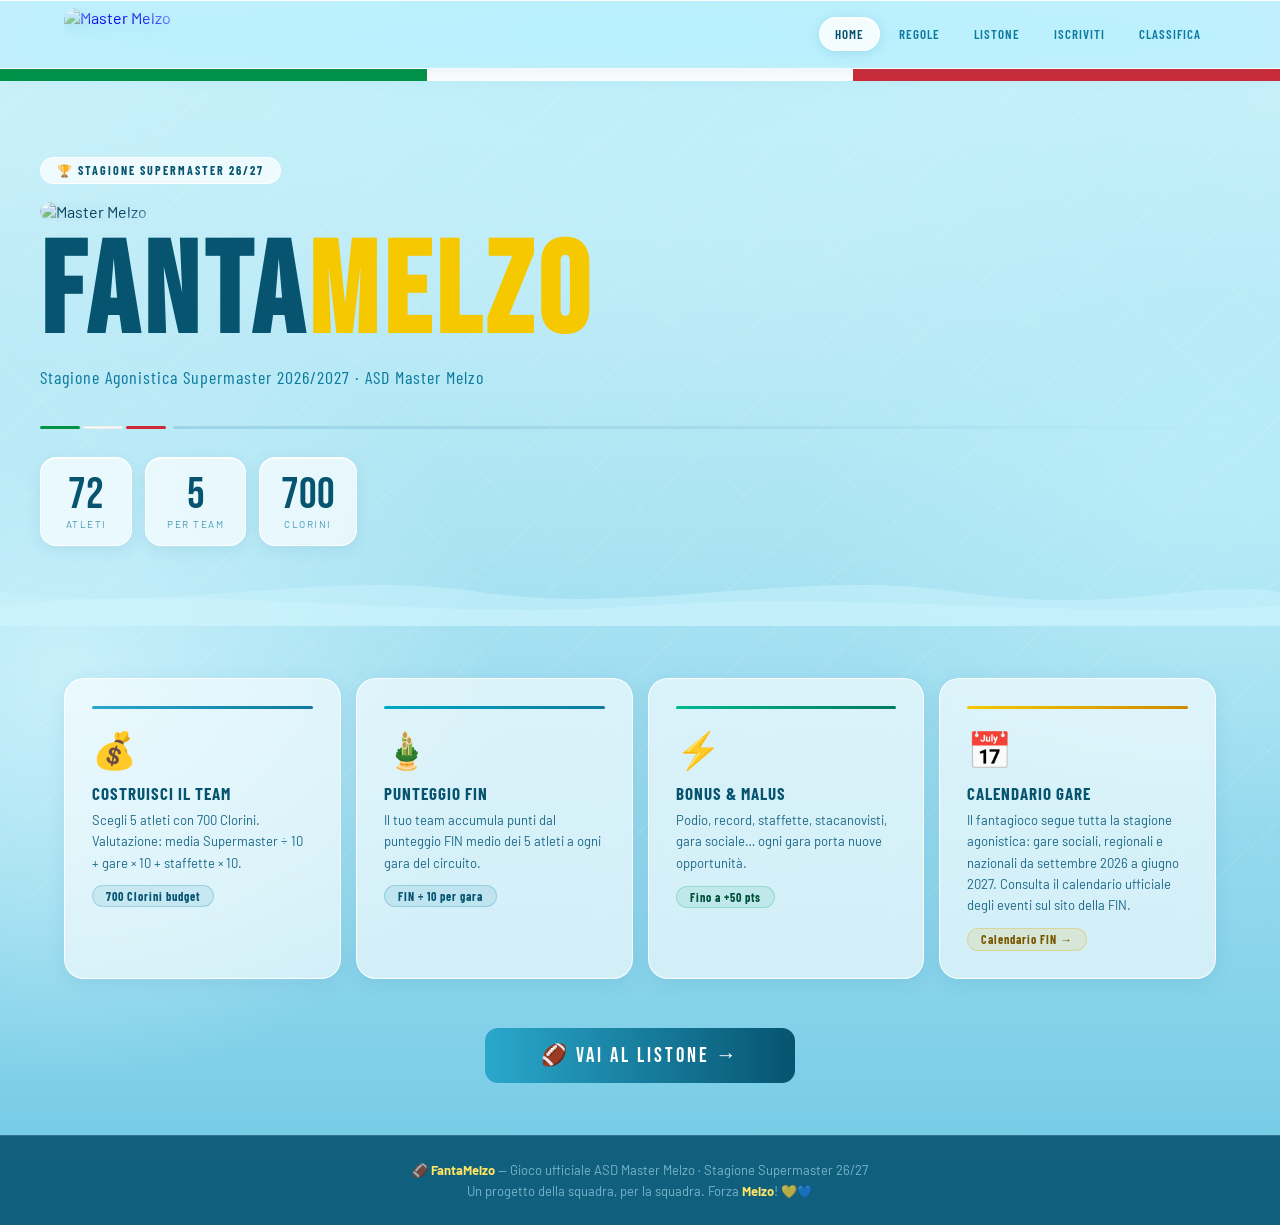
==== commit 134daf5f: "Add files via upload" ====
--- a/index.html
+++ b/index.html
@@ -144,14 +144,6 @@
 .race-note{font-size:11px;color:var(--tmid);line-height:1.55;}
 .athlete-toggle-row{cursor:pointer;}
 .athlete-toggle-row:hover{background:rgba(255,255,255,0.5)!important;}
-/* --- Banner vincitore Home --- */
-.winner-banner{display:flex;align-items:center;gap:24px;flex-wrap:wrap;padding:26px 30px;border-radius:20px;margin-bottom:30px;background:linear-gradient(135deg,rgba(245,200,0,0.95),rgba(208,150,0,0.9));border:1px solid rgba(255,255,255,0.35);box-shadow:0 10px 30px rgba(180,130,0,0.25);}
-.winner-trophy{font-size:52px;filter:drop-shadow(0 3px 6px rgba(0,0,0,0.15));}
-.winner-eyebrow{font-family:"Barlow Condensed",sans-serif;font-size:12px;font-weight:700;letter-spacing:2px;text-transform:uppercase;color:rgba(6,64,90,0.75);margin-bottom:4px;}
-.winner-team{font-family:"Bebas Neue",sans-serif;font-size:clamp(28px,4vw,40px);letter-spacing:1px;color:var(--p5);line-height:1.05;}
-.winner-manager{font-size:13px;color:var(--tdark);margin-top:3px;}
-.winner-pts{font-family:"Bebas Neue",sans-serif;font-size:48px;color:#fff;text-shadow:0 2px 6px rgba(0,0,0,0.15);line-height:1;}
-.winner-pts-lbl{font-size:10px;color:rgba(6,64,90,0.7);text-transform:uppercase;letter-spacing:1px;text-align:center;}
 </style>
 </head>
 <body>
@@ -191,7 +183,7 @@
         <div style="height:3px;flex:1;background:linear-gradient(90deg,rgba(0,90,140,0.15),transparent);border-radius:2px;margin-left:4px"></div>
       </div>
       <div class="hero-stats">
-        <div class="hstat"><div class="v">38</div><div class="l">Atleti</div></div>
+        <div class="hstat"><div class="v">72</div><div class="l">Atleti</div></div>
         <div class="hstat"><div class="v">5</div><div class="l">Per team</div></div>
         <div class="hstat"><div class="v">700</div><div class="l">Clorini</div></div>
       </div>
@@ -204,12 +196,11 @@
     </div>
   </div>
   <div class="container">
-    <div id="winnerBanner" style="display:none"></div>
     <div class="home-grid">
       <div class="hcard"><div class="hcard-stripe" style="background:linear-gradient(90deg,var(--p3),var(--p4))"></div><div class="hcard-icon">&#128176;</div><h3>Costruisci il team</h3><p>Scegli 5 atleti con 700 Clorini. Valutazione: media Supermaster &divide; 10 + gare &times; 10 + staffette &times; 10.</p><span class="hcard-pill pb2">700 Clorini budget</span></div>
       <div class="hcard"><div class="hcard-stripe" style="background:linear-gradient(90deg,#00a8c4,var(--p4))"></div><div class="hcard-icon">&#127885;</div><h3>Punteggio FIN</h3><p>Il tuo team accumula punti dal punteggio FIN medio dei 5 atleti a ogni gara del circuito.</p><span class="hcard-pill pb2">FIN &divide; 10 per gara</span></div>
       <div class="hcard"><div class="hcard-stripe" style="background:linear-gradient(90deg,#00b890,#007a60)"></div><div class="hcard-icon">&#9889;</div><h3>Bonus &amp; Malus</h3><p>Podio, record, staffette, stacanovisti, gara sociale&hellip; ogni gara porta nuove opportunit&agrave;.</p><span class="hcard-pill pv">Fino a +50 pts</span></div>
-      <div class="hcard"><div class="hcard-stripe" style="background:linear-gradient(90deg,var(--gold),#d08800)"></div><div class="hcard-icon">&#128197;</div><h3>Calendario Gare</h3><p>Il fantagioco segue tutta la stagione agonistica: gare sociali, regionali e nazionali da settembre 2026 a giugno 2027. Il calendario dettagliato è in aggiornamento.</p><span class="hcard-pill pg">Calendario in aggiornamento</span></div>
+      <div class="hcard"><div class="hcard-stripe" style="background:linear-gradient(90deg,var(--gold),#d08800)"></div><div class="hcard-icon">&#128197;</div><h3>Calendario Gare</h3><p>Il fantagioco segue tutta la stagione agonistica: gare sociali, regionali e nazionali da settembre 2026 a giugno 2027. Consulta il calendario ufficiale degli eventi sul sito della FIN.</p><a class="hcard-pill pg" href="https://www.federnuoto.it/home/master/circuito-supermaster/eventi-circuito-supermaster.html" target="_blank" rel="noopener" style="text-decoration:none">Calendario FIN &rarr;</a></div>
     </div>
     <div style="text-align:center"><button class="sbtn" style="max-width:310px;display:inline-block" onclick="showSection('listone')">&#127944; VAI AL LISTONE &rarr;</button></div>
   </div>
@@ -247,6 +238,57 @@
       <p style="font-size:14px;color:var(--tmid);line-height:1.9">Punteggio gara individuale: <code style="background:rgba(0,130,170,0.1);padding:2px 8px;border-radius:6px;color:var(--p5)">(FIN&divide;10) + presenza + gara soc. + bonus + record &plusmn; malus</code></p>
       <p style="font-size:14px;color:var(--tmid);line-height:1.9;margin-top:6px">Punteggio finale atleta: <code style="background:rgba(0,130,170,0.1);padding:2px 8px;border-radius:6px;color:var(--p5)">somma delle 5 migliori gare individuali + la migliore staffetta + Fedelt&agrave; al Cloro</code></p>
     </div>
+    <div class="info-box" style="margin-top:18px">
+      <h3 style="font-family:'Barlow Condensed',sans-serif;font-size:17px;font-weight:700;text-transform:uppercase;letter-spacing:1px;color:var(--p5);margin-bottom:9px">&#128197; Calendario gare e mercato</h3>
+      <p style="font-size:14px;color:var(--tmid);line-height:1.8;margin-bottom:10px">Il gioco segue la stagione agonistica 2026/2027 del <strong>Circuito Supermaster FIN</strong>. Il calendario ufficiale delle manifestazioni &egrave; consultabile sul sito della Federazione:</p>
+      <p style="margin:0 0 16px"><a href="https://www.federnuoto.it/home/master/circuito-supermaster/eventi-circuito-supermaster.html" target="_blank" rel="noopener" style="display:inline-block;padding:10px 18px;border-radius:12px;background:var(--p5);color:#fff;text-decoration:none;font-family:'Barlow Condensed',sans-serif;font-size:14px;font-weight:700;letter-spacing:1px;text-transform:uppercase">&#128279; Calendario eventi Circuito Supermaster</a></p>
+      <p style="font-size:14px;color:var(--tmid);line-height:1.8;margin-bottom:10px"><strong>&#128221; Iscrizioni.</strong> Le iscrizioni chiudono <strong>24 ore prima dell'inizio della gara</strong>.</p>
+      <p style="font-size:14px;color:var(--tmid);line-height:1.8;margin-bottom:10px"><strong>&#128274; Squadre bloccate.</strong> Dopo l'iscrizione le squadre non si possono modificare, se non durante le finestre di mercato.</p>
+      <p style="font-size:14px;color:var(--tmid);line-height:1.8;margin-bottom:10px"><strong>&#128260; Finestre di mercato.</strong> Le squadre si possono modificare nei <strong>15 giorni precedenti ogni gara sociale</strong>. Oltre ai Campionati Regionali, quali siano le altre gare sociali &egrave; ancora da definire.</p>
+      <p style="font-size:14px;color:var(--tmid);line-height:1.8;margin:10px 0 0"><strong>&#128257; Come funziona il mercato.</strong> Si svincola un atleta della squadra e lo si sostituisce con uno nuovo, sempre nel rispetto del <strong>budget di 700 Clorini</strong>. Il punteggio ottenuto dalla squadra aggiornata si <strong>somma</strong> a quello gi&agrave; accumulato fino a quel momento.</p>
+    </div>
+    <div class="info-box" style="margin-top:18px">
+      <h3 style="font-family:'Barlow Condensed',sans-serif;font-size:17px;font-weight:700;text-transform:uppercase;letter-spacing:1px;color:var(--p5);margin-bottom:9px">&#128200; Valore per i nuovi iscritti (senza storico)</h3>
+      <p style="font-size:13px;color:var(--tmid);line-height:1.7;margin-bottom:14px">Chi non ha gare nella stagione 2025/2026 entra nel listone al valore <strong>medio dei Clorini della sua categoria</strong> (et&agrave; e sesso), calcolato sui soci con storico. Se la categoria ha meno di 3 atleti con storico, la media si allarga alle categorie vicine (&plusmn;5 anni) finch&eacute; il campione &egrave; sufficiente.</p>
+      <div style="overflow-x:auto">
+        <table style="width:100%;border-collapse:collapse;font-size:13px">
+          <thead>
+            <tr style="background:var(--p5);color:#fff">
+              <th style="padding:8px 10px;font-family:'Barlow Condensed',sans-serif;letter-spacing:0.5px;text-transform:uppercase;font-size:11px;text-align:left">Categoria</th>
+              <th style="padding:8px 10px;font-family:'Barlow Condensed',sans-serif;letter-spacing:0.5px;text-transform:uppercase;font-size:11px;text-align:left">Sesso</th>
+              <th style="padding:8px 10px;font-family:'Barlow Condensed',sans-serif;letter-spacing:0.5px;text-transform:uppercase;font-size:11px;text-align:center">Atleti con storico</th>
+              <th style="padding:8px 10px;font-family:'Barlow Condensed',sans-serif;letter-spacing:0.5px;text-transform:uppercase;font-size:11px;text-align:center">Valore &#127915;</th>
+              <th style="padding:8px 10px;font-family:'Barlow Condensed',sans-serif;letter-spacing:0.5px;text-transform:uppercase;font-size:11px;text-align:left">Base di calcolo</th>
+            </tr>
+          </thead>
+          <tbody>
+<tr><td>M20</td><td>Donne</td><td style='text-align:center'>0</td><td style='text-align:center;font-weight:700'>154.5</td><td style='font-size:11px;color:var(--tlight)'>Fascia allargata: M20-M30 (n=3)</td></tr>
+<tr><td>M20</td><td>Uomini</td><td style='text-align:center'>1</td><td style='text-align:center;font-weight:700'>144.4</td><td style='font-size:11px;color:var(--tlight)'>Fascia allargata: M20-M30 (n=5)</td></tr>
+<tr><td>M25</td><td>Donne</td><td style='text-align:center'>2</td><td style='text-align:center;font-weight:700'>154.5</td><td style='font-size:11px;color:var(--tlight)'>Fascia allargata: M20-M30 (n=3)</td></tr>
+<tr><td>M25</td><td>Uomini</td><td style='text-align:center'>1</td><td style='text-align:center;font-weight:700'>144.4</td><td style='font-size:11px;color:var(--tlight)'>Fascia allargata: M20-M30 (n=5)</td></tr>
+<tr><td>M30</td><td>Donne</td><td style='text-align:center'>1</td><td style='text-align:center;font-weight:700'>155.3</td><td style='font-size:11px;color:var(--tlight)'>Fascia allargata: M25-M35 (n=6)</td></tr>
+<tr><td>M30</td><td>Uomini</td><td style='text-align:center'>3</td><td style='text-align:center;font-weight:700'>177.8</td><td style='font-size:11px;color:var(--tlight)'>Propria categoria: M30 (n=3)</td></tr>
+<tr><td>M35</td><td>Donne</td><td style='text-align:center'>3</td><td style='text-align:center;font-weight:700'>156.0</td><td style='font-size:11px;color:var(--tlight)'>Propria categoria: M35 (n=3)</td></tr>
+<tr><td>M35</td><td>Uomini</td><td style='text-align:center'>2</td><td style='text-align:center;font-weight:700'>159.9</td><td style='font-size:11px;color:var(--tlight)'>Fascia allargata: M30-M40 (n=6)</td></tr>
+<tr><td>M40</td><td>Uomini</td><td style='text-align:center'>1</td><td style='text-align:center;font-weight:700'>141.9</td><td style='font-size:11px;color:var(--tlight)'>Fascia allargata: M35-M45 (n=3)</td></tr>
+<tr><td>M45</td><td>Uomini</td><td style='text-align:center'>0</td><td style='text-align:center;font-weight:700'>149.8</td><td style='font-size:11px;color:var(--tlight)'>Fascia allargata: M40-M50 (n=6)</td></tr>
+<tr><td>M50</td><td>Donne</td><td style='text-align:center'>5</td><td style='text-align:center;font-weight:700'>139.0</td><td style='font-size:11px;color:var(--tlight)'>Propria categoria: M50 (n=5)</td></tr>
+<tr><td>M50</td><td>Uomini</td><td style='text-align:center'>5</td><td style='text-align:center;font-weight:700'>145.9</td><td style='font-size:11px;color:var(--tlight)'>Propria categoria: M50 (n=5)</td></tr>
+<tr><td>M55</td><td>Donne</td><td style='text-align:center'>2</td><td style='text-align:center;font-weight:700'>140.4</td><td style='font-size:11px;color:var(--tlight)'>Fascia allargata: M50-M60 (n=11)</td></tr>
+<tr><td>M55</td><td>Uomini</td><td style='text-align:center'>3</td><td style='text-align:center;font-weight:700'>171.0</td><td style='font-size:11px;color:var(--tlight)'>Propria categoria: M55 (n=3)</td></tr>
+<tr><td>M60</td><td>Donne</td><td style='text-align:center'>4</td><td style='text-align:center;font-weight:700'>133.3</td><td style='font-size:11px;color:var(--tlight)'>Propria categoria: M60 (n=4)</td></tr>
+<tr><td>M60</td><td>Uomini</td><td style='text-align:center'>7</td><td style='text-align:center;font-weight:700'>160.5</td><td style='font-size:11px;color:var(--tlight)'>Propria categoria: M60 (n=7)</td></tr>
+<tr><td>M65</td><td>Donne</td><td style='text-align:center'>3</td><td style='text-align:center;font-weight:700'>135.2</td><td style='font-size:11px;color:var(--tlight)'>Propria categoria: M65 (n=3)</td></tr>
+<tr><td>M65</td><td>Uomini</td><td style='text-align:center'>4</td><td style='text-align:center;font-weight:700'>143.1</td><td style='font-size:11px;color:var(--tlight)'>Propria categoria: M65 (n=4)</td></tr>
+<tr><td>M70</td><td>Uomini</td><td style='text-align:center'>3</td><td style='text-align:center;font-weight:700'>188.5</td><td style='font-size:11px;color:var(--tlight)'>Propria categoria: M70 (n=3)</td></tr>
+<tr><td>M75</td><td>Uomini</td><td style='text-align:center'>3</td><td style='text-align:center;font-weight:700'>191.5</td><td style='font-size:11px;color:var(--tlight)'>Propria categoria: M75 (n=3)</td></tr>
+<tr><td>M80</td><td>Uomini</td><td style='text-align:center'>1</td><td style='text-align:center;font-weight:700'>173.3</td><td style='font-size:11px;color:var(--tlight)'>Fascia allargata: M75-M85 (n=6)</td></tr>
+<tr><td>M85</td><td>Uomini</td><td style='text-align:center'>2</td><td style='text-align:center;font-weight:700'>155.0</td><td style='font-size:11px;color:var(--tlight)'>Fascia allargata: M80-M85 (n=3)</td></tr>
+          </tbody>
+        </table>
+      </div>
+      <p style="font-size:11px;color:var(--tlight);margin-top:10px">Basato sui risultati 2025/2026 dei soci attivi nel 2026/2027 (72 atleti). Formula Clorini: (Media Supermaster &divide; 10) + (Gare &times; 5) + (Staffette &times; 5).</p>
+    </div>
   </div>
 </section>
 
@@ -263,13 +305,13 @@
         </div>
         <div style="font-family:'Bebas Neue',sans-serif;font-size:28px;color:rgba(255,255,255,0.4)">+</div>
         <div style="background:rgba(255,255,255,0.12);border-radius:12px;padding:11px 16px;text-align:center;flex:1;min-width:110px">
-          <div style="font-family:'Bebas Neue',sans-serif;font-size:28px;color:var(--gold);line-height:1">GARE &times; 10</div>
-          <div style="font-size:11px;color:rgba(185,228,248,0.75);margin-top:3px">N&deg; gare individuali<br>per 10</div>
+          <div style="font-family:'Bebas Neue',sans-serif;font-size:28px;color:var(--gold);line-height:1">GARE &times; 5</div>
+          <div style="font-size:11px;color:rgba(185,228,248,0.75);margin-top:3px">N&deg; gare individuali<br>per 5</div>
         </div>
         <div style="font-family:'Bebas Neue',sans-serif;font-size:28px;color:rgba(255,255,255,0.4)">+</div>
         <div style="background:rgba(255,255,255,0.12);border-radius:12px;padding:11px 16px;text-align:center;flex:1;min-width:110px">
-          <div style="font-family:'Bebas Neue',sans-serif;font-size:28px;color:var(--gold);line-height:1">STAFF &times; 10</div>
-          <div style="font-size:11px;color:rgba(185,228,248,0.75);margin-top:3px">N&deg; staffette<br>per 10</div>
+          <div style="font-family:'Bebas Neue',sans-serif;font-size:28px;color:var(--gold);line-height:1">STAFF &times; 5</div>
+          <div style="font-size:11px;color:rgba(185,228,248,0.75);margin-top:3px">N&deg; staffette<br>per 5</div>
         </div>
         <div style="font-family:'Bebas Neue',sans-serif;font-size:28px;color:rgba(255,255,255,0.4)">=</div>
         <div style="background:rgba(245,200,0,0.18);border:1px solid rgba(245,200,0,0.35);border-radius:12px;padding:11px 16px;text-align:center;flex:1;min-width:110px">
@@ -291,9 +333,9 @@
     </div>
     <div class="filters">
       <button class="fbtn active" onclick="filterAthletes('tutti',this)">Tutti</button>
-      <button class="fbtn" onclick="filterAthletes('top',this)">&#11088; Top (&gt;400&#127915;)</button>
-      <button class="fbtn" onclick="filterAthletes('mid',this)">&#128170; Medi (200-400&#127915;)</button>
-      <button class="fbtn" onclick="filterAthletes('low',this)">&#128161; Occasioni (&lt;200&#127915;)</button>
+      <button class="fbtn" onclick="filterAthletes('top',this)">&#11088; Top (&ge;160&#127915;)</button>
+      <button class="fbtn" onclick="filterAthletes('mid',this)">&#128170; Medi (135-160&#127915;)</button>
+      <button class="fbtn" onclick="filterAthletes('low',this)">&#128161; Occasioni (&lt;135&#127915;)</button>
       <div class="search-wrap">
         <span style="color:var(--tlight)">&#128269;</span>
         <input type="text" id="searchInput" placeholder="Cerca atleta..." oninput="renderAthletes()">
@@ -377,50 +419,84 @@
 </footer>
 
 <script>
-const BUDGET=700,APPS_SCRIPT_URL="https://script.google.com/macros/s/AKfycbyv-bkQOjxpgKFQejghrrfku87sFLRPzG_M-bWcbjkkt799XvIQN-dMIi5fsbAOzcrf/exec";
+const BUDGET=700,APPS_SCRIPT_URL="https://script.google.com/macros/s/AKfycbz5e4XdgjNjqfN-c8g3cz2W1VsYlLmmixXQ__87wY4Jpup3U0vjJXXYl-DuotTAy_GO/exec";
 let currentFilter="tutti",team=[],registeredTeams=[];
 const teamSet=new Set();
 const athletes=[
-  {name:"Bottari Selene",clorini:155.9,sex:"F"},
-  {name:"Somigliana Anna",clorini:153.7,sex:"F"},
-  {name:"Pitalieri Francesca",clorini:148.3,sex:"F"},
-  {name:"Sinigaglia Luca",clorini:146.7,sex:"M"},
-  {name:"Somigliana Ugo",clorini:146.0,sex:"M"},
-  {name:"Galiano Ilaria",clorini:145.7,sex:"F"},
-  {name:"Broccolino Susanna",clorini:145.6,sex:"F"},
-  {name:"Vassura Edoardo",clorini:145.4,sex:"M"},
-  {name:"Sena Lucia",clorini:143.0,sex:"F"},
-  {name:"Crespi Enrico",clorini:141.2,sex:"M"},
-  {name:"Salomone Roberto",clorini:140.9,sex:"M"},
-  {name:"Brambilla Mauro",clorini:140.7,sex:"M"},
-  {name:"Sperandio Dario",clorini:139.8,sex:"M"},
-  {name:"Raviola Tomaso",clorini:134.1,sex:"M"},
-  {name:"Dotti Valter",clorini:133.5,sex:"M"},
-  {name:"Ferrari Bravo Cristina",clorini:133.0,sex:"F"},
-  {name:"Ceriani Paolo",clorini:132.3,sex:"M"},
-  {name:"Romano Giuseppe",clorini:131.3,sex:"M"},
-  {name:"Accomasso Davide",clorini:128.3,sex:"M"},
-  {name:"Zerbo Arcangelo",clorini:127.2,sex:"M"},
-  {name:"Parisi Matteo",clorini:124.8,sex:"M"},
-  {name:"Broccolino Marco",clorini:124.3,sex:"M"},
-  {name:"Ferraro Sergio",clorini:123.6,sex:"M"},
-  {name:"Botteghi Alessio",clorini:123.5,sex:"M"},
-  {name:"Rovida Cristina",clorini:123.5,sex:"F"},
-  {name:"Martelli Daria",clorini:122.5,sex:"F"},
-  {name:"Mercati Gherardo",clorini:122.5,sex:"M"},
-  {name:"Pirola Vincenzo",clorini:122.5,sex:"M"},
-  {name:"Neri Umberto",clorini:122.2,sex:"M"},
-  {name:"Brambilla Cecilia",clorini:122.0,sex:"F"},
-  {name:"Bottari Giuseppe",clorini:119.1,sex:"M"},
-  {name:"Migliazza Anna",clorini:118.6,sex:"F"},
-  {name:"Naborri Annamaria",clorini:115.3,sex:"F"},
-  {name:"Leoni Alessandro",clorini:113.4,sex:"M"},
-  {name:"Longaretti Fabio",clorini:111.0,sex:"M"},
-  {name:"Scotti Silvio",clorini:108.4,sex:"M"},
-  {name:"Facchinetti Pierpaolo",clorini:106.0,sex:"M"},
-  {name:"Valla Nicola",clorini:96.7,sex:"M"}
+  {name:"Dotti Valter",clorini:258.3,sex:"M"},
+  {name:"Mercati Gherardo",clorini:253.5,sex:"M"},
+  {name:"Neri Umberto",clorini:252,sex:"M"},
+  {name:"Sperandio Dario",clorini:230.1,sex:"M"},
+  {name:"Mainetti Giovanni",clorini:223.6,sex:"M"},
+  {name:"Sinigaglia Luca",clorini:221.9,sex:"M"},
+  {name:"Bottari Selene",clorini:211.3,sex:"F"},
+  {name:"Somigliana Ugo",clorini:211.2,sex:"M"},
+  {name:"Salomone Roberto",clorini:210.9,sex:"M"},
+  {name:"Broccolino Marco",clorini:209.1,sex:"M"},
+  {name:"Pitalieri Francesca",clorini:208.7,sex:"F"},
+  {name:"Crespi Enrico",clorini:206.4,sex:"M"},
+  {name:"Brambilla Mauro",clorini:205.9,sex:"M"},
+  {name:"Ferrari Bravo Cristina",clorini:188,sex:"F"},
+  {name:"Sena Lucia",clorini:184.8,sex:"F"},
+  {name:"Zerbo Arcangelo",clorini:182.3,sex:"M"},
+  {name:"Galiano Ilaria",clorini:180.8,sex:"F"},
+  {name:"Somigliana Anna",clorini:178.7,sex:"F"},
+  {name:"Giancristofaro Stefano",clorini:177.8,sex:"M"},
+  {name:"Bottari Giuseppe",clorini:174.1,sex:"M"},
+  {name:"Floris Cristina",clorini:171.2,sex:"F"},
+  {name:"Raviola Tomaso",clorini:169.3,sex:"M"},
+  {name:"Romano Giuseppe",clorini:166.2,sex:"M"},
+  {name:"Parisi Matteo",clorini:160.2,sex:"M"},
+  {name:"Bonomi Mattia",clorini:159.9,sex:"M"},
+  {name:"Pirola Vincenzo",clorini:157.5,sex:"M"},
+  {name:"Broccolino Susanna",clorini:156.4,sex:"F"},
+  {name:"Beretta Alice",clorini:155.3,sex:"F"},
+  {name:"Bignami Greta",clorini:155.3,sex:"F"},
+  {name:"Bartolotta Aurora",clorini:154.5,sex:"F"},
+  {name:"Colombo Lucia",clorini:154.5,sex:"F"},
+  {name:"Ferri Caterina",clorini:154.5,sex:"F"},
+  {name:"Patti Alessia",clorini:154.5,sex:"F"},
+  {name:"Vassenna Virginia",clorini:154.5,sex:"F"},
+  {name:"Accomasso Davide",clorini:153.5,sex:"M"},
+  {name:"Vassura Edoardo",clorini:151.4,sex:"M"},
+  {name:"Bordoni Andrea",clorini:149.8,sex:"M"},
+  {name:"Scalabrini Diego",clorini:149.8,sex:"M"},
+  {name:"Leoni Alessandro",clorini:149.6,sex:"M"},
+  {name:"Brambilla Cecilia",clorini:146.8,sex:"F"},
+  {name:"Taverna Nicolò",clorini:144.4,sex:"M"},
+  {name:"Ferraro Sergio",clorini:143.9,sex:"M"},
+  {name:"Rovida Maria Cristina",clorini:143.6,sex:"F"},
+  {name:"Bissi Luigi",clorini:143.1,sex:"M"},
+  {name:"Ponzi Maurizio",clorini:143.1,sex:"M"},
+  {name:"Martelli Daria",clorini:142.1,sex:"F"},
+  {name:"Bottari Jacopo",clorini:141.9,sex:"M"},
+  {name:"Mombello Rita",clorini:139,sex:"F"},
+  {name:"Longaretti Fabio",clorini:136.9,sex:"M"},
+  {name:"Botteghi Alessio",clorini:134.7,sex:"M"},
+  {name:"Naborri Annamaria",clorini:134.1,sex:"F"},
+  {name:"Migliazza Anna",clorini:129.4,sex:"F"},
+  {name:"Dossena Fabiana",clorini:127.9,sex:"F"},
+  {name:"Baldo Veronica",clorini:126.5,sex:"F"},
+  {name:"Facchinetti Pierpaolo",clorini:126.2,sex:"M"},
+  {name:"Valla Nicola",clorini:125.8,sex:"M"},
+  {name:"Broccolino Filippo",clorini:121.7,sex:"M"},
+  {name:"Bottari Ciro",clorini:117.7,sex:"M"},
+  {name:"Pirola Alessandro",clorini:116.8,sex:"M"},
+  {name:"Abrusci Domenico",clorini:111.6,sex:"M"},
+  {name:"Bitto Alessandro",clorini:111.4,sex:"M"},
+  {name:"De Gaspari Emilia",clorini:100.4,sex:"F"},
+  {name:"Jacazio Giovanni",clorini:100.2,sex:"M"},
+  {name:"Azin Claudio",clorini:98.9,sex:"M"},
+  {name:"Campari Fulvio",clorini:98.8,sex:"M"},
+  {name:"Scotti Silvio",clorini:97.4,sex:"M"},
+  {name:"Scala Sandra",clorini:95,sex:"F"},
+  {name:"Barbic Franca",clorini:91.1,sex:"F"},
+  {name:"Pandolfi Maria",clorini:90.8,sex:"F"},
+  {name:"Pirola Anna",clorini:74.1,sex:"F"},
+  {name:"Alessandrello Federico",clorini:71.5,sex:"M"},
+  {name:"Arioli Angelo",clorini:30,sex:"M"}
 ];
-const athletesMeta=athletes.map((a,i)=>({rank:i+1,rc:i===0?"gold":i===1?"silver":i===2?"bronze":"",tier:a.clorini>=100?"hi":a.clorini>=80?"md":"lo",c:a.clorini.toFixed(1)}));
+const athletesMeta=athletes.map((a,i)=>({rank:i+1,rc:i===0?"gold":i===1?"silver":i===2?"bronze":"",tier:a.clorini>=160?"hi":a.clorini>=135?"md":"lo",c:a.clorini.toFixed(1)}));
 const demoClassifica=[];
 function showSection(id){
   document.querySelectorAll(".section").forEach(s=>s.classList.remove("active"));
@@ -439,9 +515,9 @@
   for(let i=0;i<athletes.length;i++){
     const a=athletes[i],m=athletesMeta[i];
     if(q&&!a.name.toLowerCase().includes(q))continue;
-    if(currentFilter==="top"&&a.clorini<400)continue;
-    if(currentFilter==="mid"&&(a.clorini<200||a.clorini>=400))continue;
-    if(currentFilter==="low"&&a.clorini>=200)continue;
+    if(currentFilter==="top"&&a.clorini<160)continue;
+    if(currentFilter==="mid"&&(a.clorini<135||a.clorini>=160))continue;
+    if(currentFilter==="low"&&a.clorini>=135)continue;
     const inTeam=teamSet.has(a.name);
     const canAdd=!inTeam&&team.length<5&&(spent+a.clorini)<=BUDGET+0.1;
     parts.push("<div class='arow' onclick=\"toggleAthlete('"+a.name+"')\">"
@@ -510,6 +586,22 @@
   const btn=document.getElementById("submitBtn");
   if(btn)btn.disabled=team.length<5||!document.getElementById("managerName")?.value||!document.getElementById("teamName")?.value;
 }
+// Chiamata allo script Google (JSONP: permette di leggere la risposta anche da un altro dominio)
+function _scriptCall(params,onOk,onFail){
+  const cb="_fm_"+Date.now()+"_"+Math.floor(Math.random()*1e6);
+  const s=document.createElement("script");
+  let done=false;
+  const finish=function(fn,arg){
+    if(done)return;done=true;
+    clearTimeout(timer);window[cb]=function(){};s.remove();
+    fn(arg);
+  };
+  const timer=setTimeout(function(){finish(onFail);},15000);
+  window[cb]=function(res){finish(onOk,res);};
+  s.onerror=function(){finish(onFail);};
+  s.src=APPS_SCRIPT_URL+"?"+Object.keys(params).map(function(k){return k+"="+encodeURIComponent(params[k]);}).concat("callback="+cb).join("&");
+  document.head.appendChild(s);
+}
 function submitTeam(){
   const name=document.getElementById("managerName").value,email=document.getElementById("managerEmail").value,tname=document.getElementById("teamName").value;
   if(!name||!email||!tname||team.length<5){showToast("Completa tutti i campi!");return;}
@@ -517,35 +609,23 @@
   const uomini=team.filter(a=>a.sex==="M").length;
   if(donne<2||uomini<2){showToast("Servono almeno 2 donne e 2 uomini! ⚖️");return;}
   const btn=document.getElementById("submitBtn");
-  btn.disabled=true;btn.textContent="Verifico iscrizione...";
-  window._checkEmailCallback=function(data){
-    const existing=data.squadre||[];
-    const emailLower=email.trim().toLowerCase();
-    const giàIscritto=existing.some(s=>s.email&&s.email.trim().toLowerCase()===emailLower);
-    if(giàIscritto){
-      showToast("Sei già iscritto con questa email! 🚫");
-      btn.disabled=false;btn.textContent="&#127944; CONFERMA ISCRIZIONE";
-      return;
-    }
-    const payload={manager:name,email:email,team:tname,athletes:team.map(a=>a.name),totalClorini:spentClorini().toFixed(1)};
-    var url=APPS_SCRIPT_URL+"?data="+encodeURIComponent(JSON.stringify(payload));
-    fetch(url,{method:"GET",mode:"no-cors"})
-      .then(()=>_showSuccess(name,tname)).catch(()=>_showSuccess(name,tname));
-  };
-  const s=document.createElement("script");
-  s.src=APPS_SCRIPT_URL+"?action=leggi&callback=_checkEmailCallback";
-  s.onerror=function(){
-    const payload={manager:name,email:email,team:tname,athletes:team.map(a=>a.name),totalClorini:spentClorini().toFixed(1)};
-    fetch(APPS_SCRIPT_URL+"?data="+encodeURIComponent(JSON.stringify(payload)),{method:"GET",mode:"no-cors"})
-      .then(()=>_showSuccess(name,tname)).catch(()=>_showSuccess(name,tname));
-  };
-  document.head.appendChild(s);
+  const label="&#127944; CONFERMA ISCRIZIONE";
+  btn.disabled=true;btn.textContent="Invio iscrizione...";
+  const payload={manager:name.trim(),email:email.trim(),team:tname.trim(),athletes:team.map(a=>a.name),totalClorini:spentClorini().toFixed(1)};
+  _scriptCall({data:JSON.stringify(payload)},function(res){
+    if(res&&res.ok){_showSuccess(name,tname);return;}
+    showToast("❌ "+((res&&res.errore)||"Iscrizione non riuscita, riprova."));
+    btn.disabled=false;btn.innerHTML=label;
+  },function(){
+    showToast("Connessione non riuscita: riprova tra poco. Se hai già inviato, potresti essere già iscritto.");
+    btn.disabled=false;btn.innerHTML=label;
+  });
 }
 function _showSuccess(name,tname){
   registeredTeams.push({team:tname,manager:name,pts:0});
   document.getElementById("successMsg").innerHTML="Il team <strong>"+tname+"</strong> di <strong>"+name+"</strong> è registrato!<br><span style='font-size:13px;color:var(--tmid)'>Atleti: "+team.map(a=>a.name.split(" ")[0]).join(", ")+"</span>";
   document.getElementById("successOverlay").classList.add("show");
-  document.getElementById("submitBtn").disabled=false;document.getElementById("submitBtn").textContent="&#127944; CONFERMA ISCRIZIONE";
+  document.getElementById("submitBtn").disabled=false;document.getElementById("submitBtn").innerHTML="&#127944; CONFERMA ISCRIZIONE";
 }
 function renderClassifica(){
   const p=document.getElementById("podiumSection");
@@ -576,7 +656,6 @@
 }
 function _renderClassificaConSquadre(squadre){
   const s=[...squadre].sort((a,b)=>b.pts-a.pts);
-  _renderWinnerBanner(squadre);
   const p=document.getElementById("podiumSection");if(!p)return;
   if(s.length===0){
     p.innerHTML="<div style='text-align:center;padding:60px 20px'>"
@@ -687,21 +766,6 @@
     +(d.note?("<div class='race-note'>"+d.note+"</div>"):"")
     +"</div>";
 }
-function _renderWinnerBanner(squadre){
-  const el=document.getElementById("winnerBanner");
-  if(!el) return;
-  const s=[...squadre].sort((a,b)=>b.pts-a.pts);
-  const w=s[0];
-  if(!w){el.style.display="none";return;}
-  el.style.display="flex";
-  el.className="winner-banner";
-  el.innerHTML="<div class='winner-trophy'>&#127942;</div>"
-    +"<div style='flex:1;min-width:220px'>"
-    +"<div class='winner-eyebrow'>&#127881; Campione FantaMelzo 2026 &#127881;</div>"
-    +"<div class='winner-team'>"+w.team+"</div>"
-    +"<div class='winner-manager'>&#128100; "+w.manager+"</div></div>"
-    +"<div style='text-align:center'><div class='winner-pts'>"+w.pts+"</div><div class='winner-pts-lbl'>punti finali</div></div>";
-}
 function _toggleDet(detId,chevId){
   const det=document.getElementById(detId);
   const chev=document.getElementById(chevId);
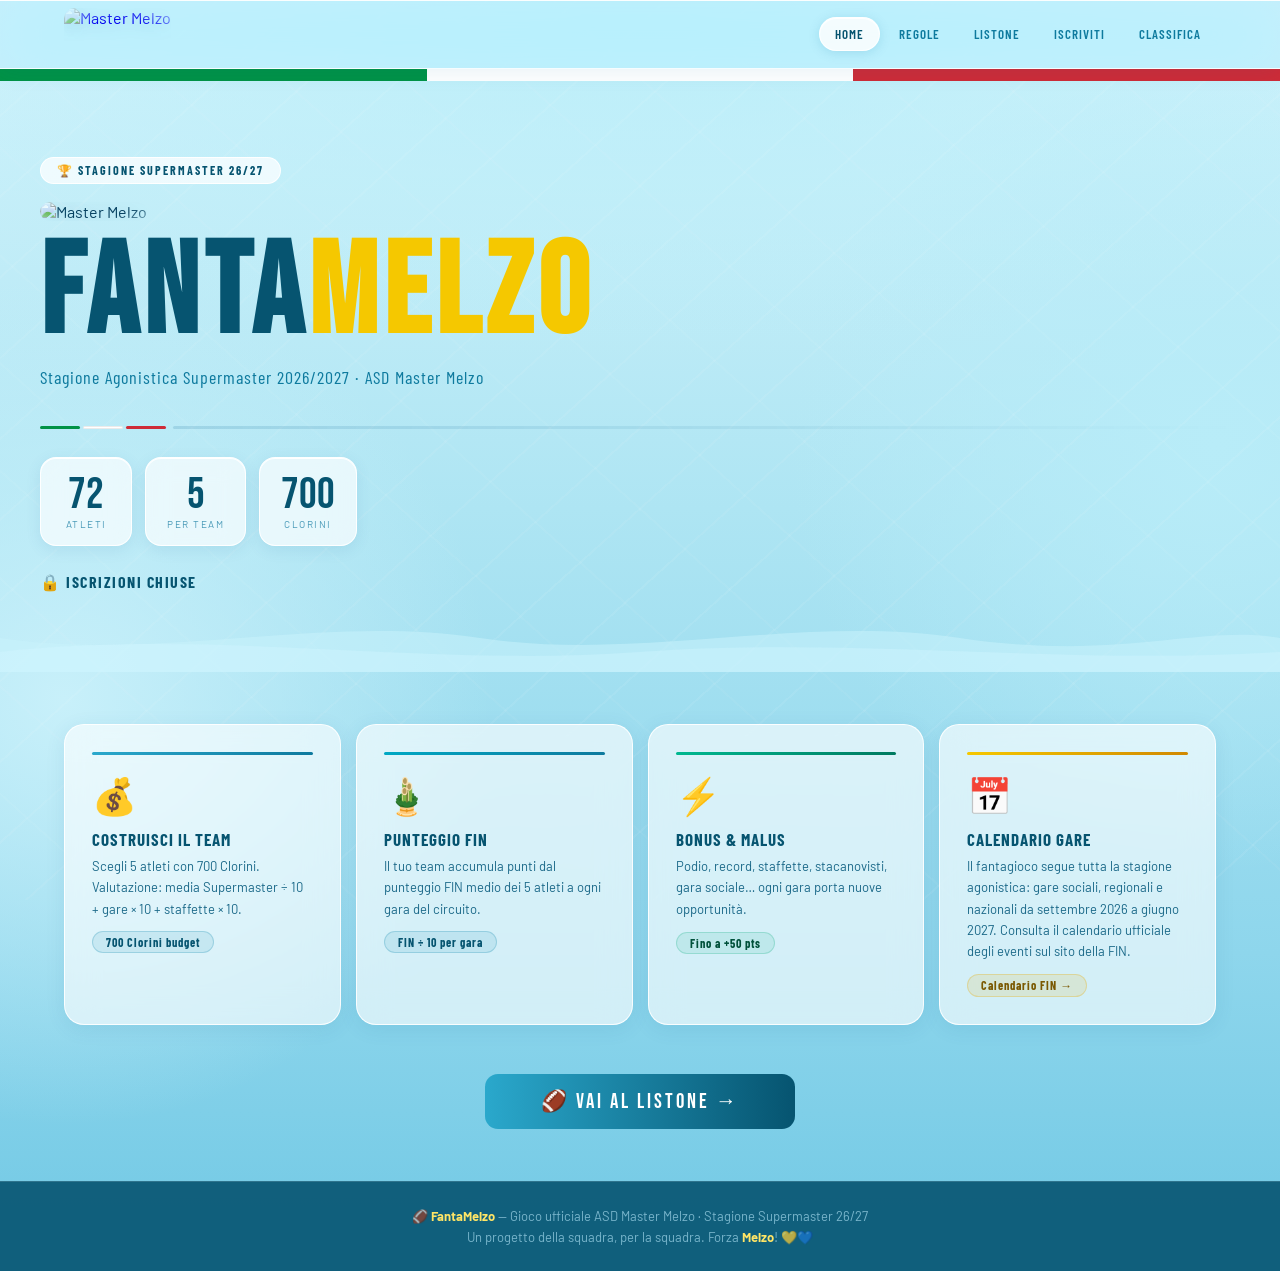
==== commit 6c4c0e87: "Add files via upload" ====
--- a/index.html
+++ b/index.html
@@ -187,6 +187,17 @@
         <div class="hstat"><div class="v">5</div><div class="l">Per team</div></div>
         <div class="hstat"><div class="v">700</div><div class="l">Clorini</div></div>
       </div>
+      <div id="cdBox" style="margin-top:26px">
+        <div style="font-family:'Barlow Condensed',sans-serif;font-size:14px;font-weight:700;letter-spacing:1.5px;text-transform:uppercase;color:var(--p5);margin-bottom:10px">&#9203; Iscrizioni aperte fino a sabato 24 ottobre, ore 23:59</div>
+        <div class="hero-stats">
+          <div class="hstat" style="min-width:76px;padding:12px 16px"><div class="v" id="cdD">--</div><div class="l">Giorni</div></div>
+          <div class="hstat" style="min-width:76px;padding:12px 16px"><div class="v" id="cdH">--</div><div class="l">Ore</div></div>
+          <div class="hstat" style="min-width:76px;padding:12px 16px"><div class="v" id="cdM">--</div><div class="l">Minuti</div></div>
+          <div class="hstat" style="min-width:76px;padding:12px 16px"><div class="v" id="cdS">--</div><div class="l">Secondi</div></div>
+        </div>
+        <p style="font-size:13px;color:var(--tmid);margin:10px 0 14px">In vista della prima gara della stagione: domenica 25 ottobre a Verolanuova.</p>
+        <button onclick="showSection('iscrizione')" style="background:var(--gold);color:var(--p5);border:none;cursor:pointer;font-family:'Bebas Neue',sans-serif;font-size:19px;letter-spacing:1.5px;padding:11px 26px;border-radius:12px">&#127944; ISCRIVITI ORA</button>
+      </div>
     </div>
     <div class="hero-waves">
       <svg viewBox="0 0 1440 68" preserveAspectRatio="none" style="width:100%;height:68px;display:block;">
@@ -242,10 +253,10 @@
       <h3 style="font-family:'Barlow Condensed',sans-serif;font-size:17px;font-weight:700;text-transform:uppercase;letter-spacing:1px;color:var(--p5);margin-bottom:9px">&#128197; Calendario gare e mercato</h3>
       <p style="font-size:14px;color:var(--tmid);line-height:1.8;margin-bottom:10px">Il gioco segue la stagione agonistica 2026/2027 del <strong>Circuito Supermaster FIN</strong>. Il calendario ufficiale delle manifestazioni &egrave; consultabile sul sito della Federazione:</p>
       <p style="margin:0 0 16px"><a href="https://www.federnuoto.it/home/master/circuito-supermaster/eventi-circuito-supermaster.html" target="_blank" rel="noopener" style="display:inline-block;padding:10px 18px;border-radius:12px;background:var(--p5);color:#fff;text-decoration:none;font-family:'Barlow Condensed',sans-serif;font-size:14px;font-weight:700;letter-spacing:1px;text-transform:uppercase">&#128279; Calendario eventi Circuito Supermaster</a></p>
-      <p style="font-size:14px;color:var(--tmid);line-height:1.8;margin-bottom:10px"><strong>&#128221; Iscrizioni.</strong> Le iscrizioni chiudono <strong>24 ore prima dell'inizio della gara</strong>.</p>
+      <p style="font-size:14px;color:var(--tmid);line-height:1.8;margin-bottom:10px"><strong>&#128221; Iscrizioni.</strong> Le iscrizioni al gioco chiudono alle <strong>23:59 di sabato 24 ottobre 2026</strong>, in vista della prima gara della stagione, domenica 25 ottobre a Verolanuova.</p>
       <p style="font-size:14px;color:var(--tmid);line-height:1.8;margin-bottom:10px"><strong>&#128274; Squadre bloccate.</strong> Dopo l'iscrizione le squadre non si possono modificare, se non durante le finestre di mercato.</p>
       <p style="font-size:14px;color:var(--tmid);line-height:1.8;margin-bottom:10px"><strong>&#128260; Finestre di mercato.</strong> Le squadre si possono modificare nei <strong>15 giorni precedenti ogni gara sociale</strong>. Oltre ai Campionati Regionali, quali siano le altre gare sociali &egrave; ancora da definire.</p>
-      <p style="font-size:14px;color:var(--tmid);line-height:1.8;margin:10px 0 0"><strong>&#128257; Come funziona il mercato.</strong> Si svincola un atleta della squadra e lo si sostituisce con uno nuovo, sempre nel rispetto del <strong>budget di 700 Clorini</strong>. Il punteggio ottenuto dalla squadra aggiornata si <strong>somma</strong> a quello gi&agrave; accumulato fino a quel momento.</p>
+      <p style="font-size:14px;color:var(--tmid);line-height:1.8;margin:10px 0 0"><strong>&#128257; Mercato di riparazione.</strong> Il mercato consiste nello svincolare un atleta della squadra e sostituirlo con uno nuovo, sempre nel rispetto del <strong>budget di 700 Clorini</strong>. Dopo il mercato la squadra <strong>riparte dal punteggio ottenuto fino a quel momento</strong> e prosegue la stagione con la nuova formazione: i punti gi&agrave; conquistati restano alla squadra, anche quelli degli atleti svincolati, e a questi si sommano i punti della squadra aggiornata.</p>
     </div>
     <div class="info-box" style="margin-top:18px">
       <h3 style="font-family:'Barlow Condensed',sans-serif;font-size:17px;font-weight:700;text-transform:uppercase;letter-spacing:1px;color:var(--p5);margin-bottom:9px">&#128200; Valore per i nuovi iscritti (senza storico)</h3>
@@ -357,6 +368,7 @@
   <div class="container">
     <div class="sec-title">Iscri<span>viti</span></div>
     <div class="sec-bar"></div>
+    <p id="iscrNote" style="font-size:14px;color:var(--tmid);margin:-6px 0 18px">&#9203; Le iscrizioni chiudono alle <strong>23:59 di sabato 24 ottobre 2026</strong>.</p>
     <div class="iscr-grid">
       <div class="fcard glass">
         <h3>&#128100; I tuoi dati</h3>
@@ -420,6 +432,24 @@
 
 <script>
 const BUDGET=700,APPS_SCRIPT_URL="https://script.google.com/macros/s/AKfycbz5e4XdgjNjqfN-c8g3cz2W1VsYlLmmixXQ__87wY4Jpup3U0vjJXXYl-DuotTAy_GO/exec";
+// Chiusura iscrizioni: 24 ottobre 2026, 23:59 (ora italiana, UTC+2). Il controllo vero lo fa lo script Google.
+const ISCRIZIONI_FINE=new Date("2026-10-24T23:59:59+02:00");
+function _iscrizioniChiuse(){return Date.now()>ISCRIZIONI_FINE.getTime();}
+function _tickCountdown(){
+  const box=document.getElementById("cdBox");
+  const note=document.getElementById("iscrNote");
+  const ms=ISCRIZIONI_FINE.getTime()-Date.now();
+  if(ms<=0){
+    if(box)box.innerHTML="<div style=\"font-family:'Barlow Condensed',sans-serif;font-size:16px;font-weight:700;letter-spacing:1.5px;text-transform:uppercase;color:var(--p5)\">&#128274; Iscrizioni chiuse</div>";
+    if(note)note.innerHTML="&#128274; Le iscrizioni sono chiuse.";
+    clearInterval(window._cdTimer);
+    return;
+  }
+  const s=Math.floor(ms/1000);
+  const set=function(id,v){const e=document.getElementById(id);if(e)e.textContent=String(v).padStart(2,"0");};
+  set("cdD",Math.floor(s/86400));set("cdH",Math.floor(s%86400/3600));set("cdM",Math.floor(s%3600/60));set("cdS",s%60);
+}
+_tickCountdown();window._cdTimer=setInterval(_tickCountdown,1000);
 let currentFilter="tutti",team=[],registeredTeams=[];
 const teamSet=new Set();
 const athletes=[
@@ -604,6 +634,7 @@
 }
 function submitTeam(){
   const name=document.getElementById("managerName").value,email=document.getElementById("managerEmail").value,tname=document.getElementById("teamName").value;
+  if(_iscrizioniChiuse()){showToast("Le iscrizioni sono chiuse. 🔒");return;}
   if(!name||!email||!tname||team.length<5){showToast("Completa tutti i campi!");return;}
   const donne=team.filter(a=>a.sex==="F").length;
   const uomini=team.filter(a=>a.sex==="M").length;
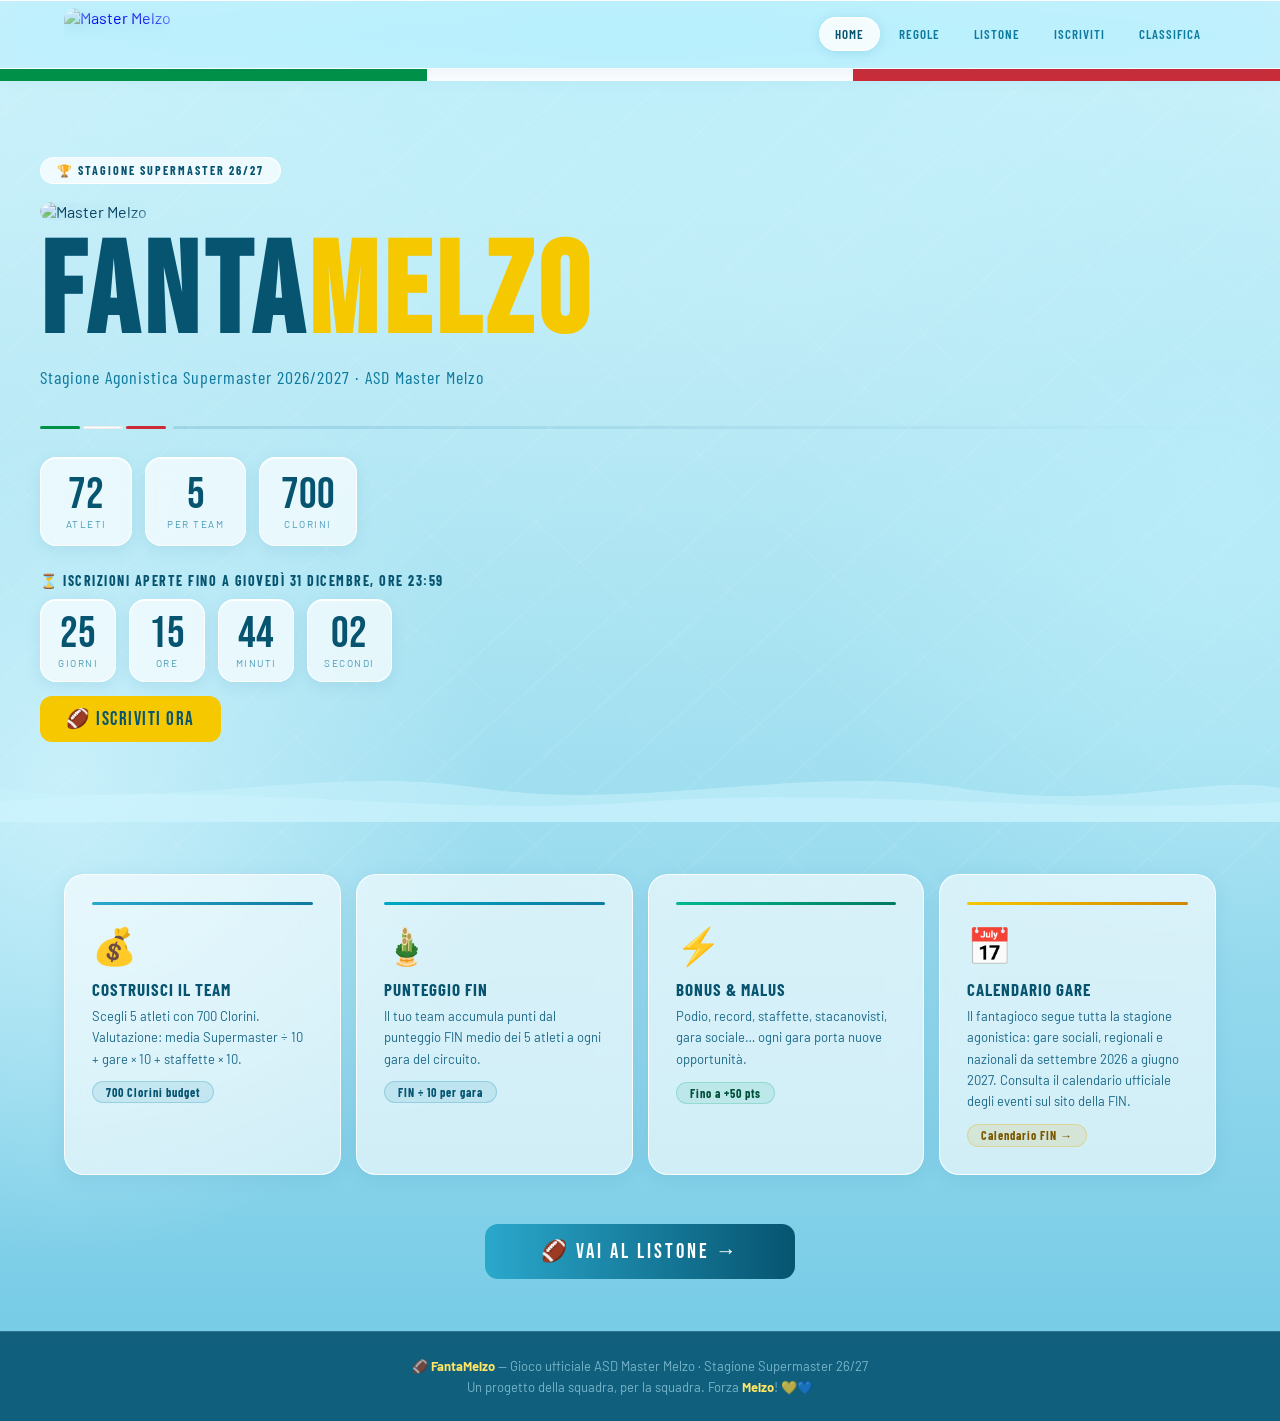
==== commit 39deeb07: "Add files via upload" ====
--- a/index.html
+++ b/index.html
@@ -188,14 +188,14 @@
         <div class="hstat"><div class="v">700</div><div class="l">Clorini</div></div>
       </div>
       <div id="cdBox" style="margin-top:26px">
-        <div style="font-family:'Barlow Condensed',sans-serif;font-size:14px;font-weight:700;letter-spacing:1.5px;text-transform:uppercase;color:var(--p5);margin-bottom:10px">&#9203; Iscrizioni aperte fino a sabato 24 ottobre, ore 23:59</div>
+        <div style="font-family:'Barlow Condensed',sans-serif;font-size:14px;font-weight:700;letter-spacing:1.5px;text-transform:uppercase;color:var(--p5);margin-bottom:10px">&#9203; Iscrizioni aperte fino a gioved&igrave; 31 dicembre, ore 23:59</div>
         <div class="hero-stats">
           <div class="hstat" style="min-width:76px;padding:12px 16px"><div class="v" id="cdD">--</div><div class="l">Giorni</div></div>
           <div class="hstat" style="min-width:76px;padding:12px 16px"><div class="v" id="cdH">--</div><div class="l">Ore</div></div>
           <div class="hstat" style="min-width:76px;padding:12px 16px"><div class="v" id="cdM">--</div><div class="l">Minuti</div></div>
           <div class="hstat" style="min-width:76px;padding:12px 16px"><div class="v" id="cdS">--</div><div class="l">Secondi</div></div>
         </div>
-        <p style="font-size:13px;color:var(--tmid);margin:10px 0 14px">In vista della prima gara della stagione: domenica 25 ottobre a Verolanuova.</p>
+        <div style="height:14px"></div>
         <button onclick="showSection('iscrizione')" style="background:var(--gold);color:var(--p5);border:none;cursor:pointer;font-family:'Bebas Neue',sans-serif;font-size:19px;letter-spacing:1.5px;padding:11px 26px;border-radius:12px">&#127944; ISCRIVITI ORA</button>
       </div>
     </div>
@@ -253,7 +253,7 @@
       <h3 style="font-family:'Barlow Condensed',sans-serif;font-size:17px;font-weight:700;text-transform:uppercase;letter-spacing:1px;color:var(--p5);margin-bottom:9px">&#128197; Calendario gare e mercato</h3>
       <p style="font-size:14px;color:var(--tmid);line-height:1.8;margin-bottom:10px">Il gioco segue la stagione agonistica 2026/2027 del <strong>Circuito Supermaster FIN</strong>. Il calendario ufficiale delle manifestazioni &egrave; consultabile sul sito della Federazione:</p>
       <p style="margin:0 0 16px"><a href="https://www.federnuoto.it/home/master/circuito-supermaster/eventi-circuito-supermaster.html" target="_blank" rel="noopener" style="display:inline-block;padding:10px 18px;border-radius:12px;background:var(--p5);color:#fff;text-decoration:none;font-family:'Barlow Condensed',sans-serif;font-size:14px;font-weight:700;letter-spacing:1px;text-transform:uppercase">&#128279; Calendario eventi Circuito Supermaster</a></p>
-      <p style="font-size:14px;color:var(--tmid);line-height:1.8;margin-bottom:10px"><strong>&#128221; Iscrizioni.</strong> Le iscrizioni al gioco chiudono alle <strong>23:59 di sabato 24 ottobre 2026</strong>, in vista della prima gara della stagione, domenica 25 ottobre a Verolanuova.</p>
+      <p style="font-size:14px;color:var(--tmid);line-height:1.8;margin-bottom:10px"><strong>&#128221; Iscrizioni.</strong> Le iscrizioni al gioco chiudono alle <strong>23:59 di gioved&igrave; 31 dicembre 2026</strong>. Chi si iscrive a stagione gi&agrave; iniziata parte da zero: per la sua squadra contano solo le gare disputate <strong>dopo il giorno dell'iscrizione</strong>.</p>
       <p style="font-size:14px;color:var(--tmid);line-height:1.8;margin-bottom:10px"><strong>&#128274; Squadre bloccate.</strong> Dopo l'iscrizione le squadre non si possono modificare, se non durante le finestre di mercato.</p>
       <p style="font-size:14px;color:var(--tmid);line-height:1.8;margin-bottom:10px"><strong>&#128260; Finestre di mercato.</strong> Le squadre si possono modificare nei <strong>15 giorni precedenti ogni gara sociale</strong>. Oltre ai Campionati Regionali, quali siano le altre gare sociali &egrave; ancora da definire.</p>
       <p style="font-size:14px;color:var(--tmid);line-height:1.8;margin:10px 0 0"><strong>&#128257; Mercato di riparazione.</strong> Il mercato consiste nello svincolare un atleta della squadra e sostituirlo con uno nuovo, sempre nel rispetto del <strong>budget di 700 Clorini</strong>. Dopo il mercato la squadra <strong>riparte dal punteggio ottenuto fino a quel momento</strong> e prosegue la stagione con la nuova formazione: i punti gi&agrave; conquistati restano alla squadra, anche quelli degli atleti svincolati, e a questi si sommano i punti della squadra aggiornata.</p>
@@ -368,7 +368,7 @@
   <div class="container">
     <div class="sec-title">Iscri<span>viti</span></div>
     <div class="sec-bar"></div>
-    <p id="iscrNote" style="font-size:14px;color:var(--tmid);margin:-6px 0 18px">&#9203; Le iscrizioni chiudono alle <strong>23:59 di sabato 24 ottobre 2026</strong>.</p>
+    <p id="iscrNote" style="font-size:14px;color:var(--tmid);margin:-6px 0 18px">&#9203; Le iscrizioni chiudono alle <strong>23:59 di gioved&igrave; 31 dicembre 2026</strong>.</p>
     <div class="iscr-grid">
       <div class="fcard glass">
         <h3>&#128100; I tuoi dati</h3>
@@ -431,9 +431,9 @@
 </footer>
 
 <script>
-const BUDGET=700,APPS_SCRIPT_URL="https://script.google.com/macros/s/AKfycbz5e4XdgjNjqfN-c8g3cz2W1VsYlLmmixXQ__87wY4Jpup3U0vjJXXYl-DuotTAy_GO/exec";
-// Chiusura iscrizioni: 24 ottobre 2026, 23:59 (ora italiana, UTC+2). Il controllo vero lo fa lo script Google.
-const ISCRIZIONI_FINE=new Date("2026-10-24T23:59:59+02:00");
+const BUDGET=700,APPS_SCRIPT_URL="https://script.google.com/macros/s/AKfycby8koes3UQ740tx2Bw4cHkM6Z_9qBsJEEoYI4T09d6rwUaCzWZupQ54fZRSc9CLqopz/exec";
+// Chiusura iscrizioni: 31 dicembre 2026, 23:59 (ora italiana, UTC+1). Il controllo vero lo fa lo script Google.
+const ISCRIZIONI_FINE=new Date("2026-12-31T23:59:59+01:00");
 function _iscrizioniChiuse(){return Date.now()>ISCRIZIONI_FINE.getTime();}
 function _tickCountdown(){
   const box=document.getElementById("cdBox");
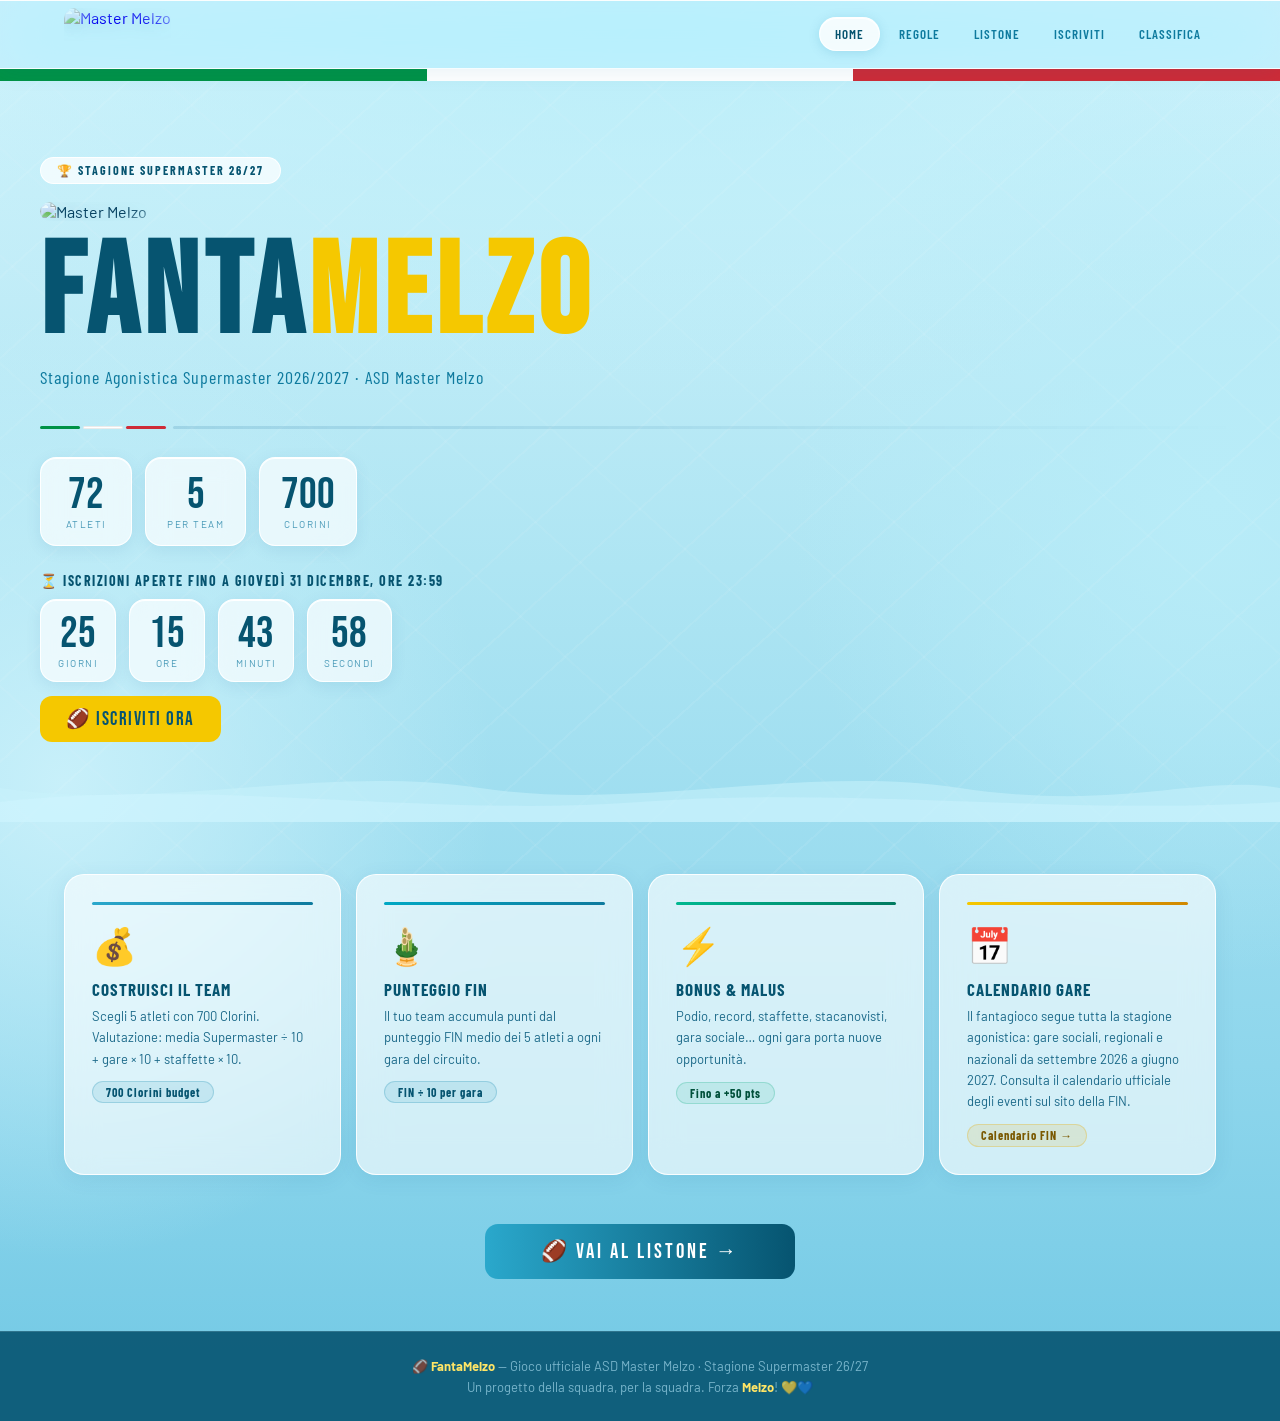
==== commit 776db098: "Add files via upload" ====
--- a/index.html
+++ b/index.html
@@ -238,7 +238,7 @@
       <div class="rcard"><div style="height:3px;border-radius:2px;margin-bottom:13px;background:linear-gradient(90deg,var(--gold),#d08800)"></div><div class="rcard-icon">&#129329;</div><h3>Staffetta</h3><p>Partecipazione a qualsiasi staffetta.</p><span class="rcard-pts" style="background:rgba(230,170,0,0.13);color:#7a5800">+5 punti</span></div>
       <div class="rcard"><div style="height:3px;border-radius:2px;margin-bottom:13px;background:linear-gradient(90deg,#00b890,#007a60)"></div><div class="rcard-icon">&#129351;</div><h3>Podio di Categoria</h3><p>Oro, Argento o Bronzo nella categoria.</p><span class="rcard-pts" style="background:rgba(0,170,120,0.1);color:#005038">+50 / +20 / +5</span></div>
       <div class="rcard"><div style="height:3px;border-radius:2px;margin-bottom:13px;background:linear-gradient(90deg,#00b890,#007a60)"></div><div class="rcard-icon">&#127942;</div><h3>Record Sociale</h3><p><strong style="color:var(--p5)">+20</strong> per record assoluto del sodalizio &nbsp;|&nbsp; <strong style="color:var(--p5)">+10</strong> per record di categoria.</p><span class="rcard-pts" style="background:rgba(0,170,120,0.1);color:#005038">+20 assoluto / +10 categoria</span></div>
-      <div class="rcard"><div style="height:3px;border-radius:2px;margin-bottom:13px;background:linear-gradient(90deg,var(--gold),#d08800)"></div><div class="rcard-icon">&#9889;</div><h3>Stacanovista</h3><p>Due o pi&ugrave; gare nello stesso giorno.</p><span class="rcard-pts" style="background:rgba(230,170,0,0.13);color:#7a5800">+5 punti</span></div>
+      <div class="rcard"><div style="height:3px;border-radius:2px;margin-bottom:13px;background:linear-gradient(90deg,var(--gold),#d08800)"></div><div class="rcard-icon">&#9889;</div><h3>Stacanovista</h3><p>Tre o pi&ugrave; gare nello stesso giorno.</p><span class="rcard-pts" style="background:rgba(230,170,0,0.13);color:#7a5800">+5 punti</span></div>
       <div class="rcard"><div style="height:3px;border-radius:2px;margin-bottom:13px;background:linear-gradient(90deg,#00b890,#007a60)"></div><div class="rcard-icon">&#129516;</div><h3>Fedelt&agrave; al Cloro</h3><p>Ogni 5 allenamenti consecutivi: bonus. Ogni 5 assenze consecutive: malus.</p><span class="rcard-pts" style="background:rgba(0,170,120,0.1);color:#005038">+10 / &minus;10 ogni 5</span></div>
       <div class="rcard"><div style="height:3px;border-radius:2px;margin-bottom:13px;background:linear-gradient(90deg,#d02848,#900020)"></div><div class="rcard-icon">&#10060;</div><h3>Malus DNF / Squalifica</h3><p>Squalifica o Did Not Finish.</p><span class="rcard-pts" style="background:rgba(200,30,50,0.09);color:#880018">&minus;15 punti</span></div>
       <div class="rcard"><div style="height:3px;border-radius:2px;margin-bottom:13px;background:linear-gradient(90deg,#9b59b6,#6c3483)"></div><div class="rcard-icon">&#9939;</div><h3>Squadra Mista</h3><p>Ogni team deve essere composto da almeno 2 donne e almeno 2 uomini (combinazione 3+2 o 2+3).</p><span class="rcard-pts" style="background:rgba(155,89,182,0.1);color:#6c3483">Obbligatorio</span></div>
